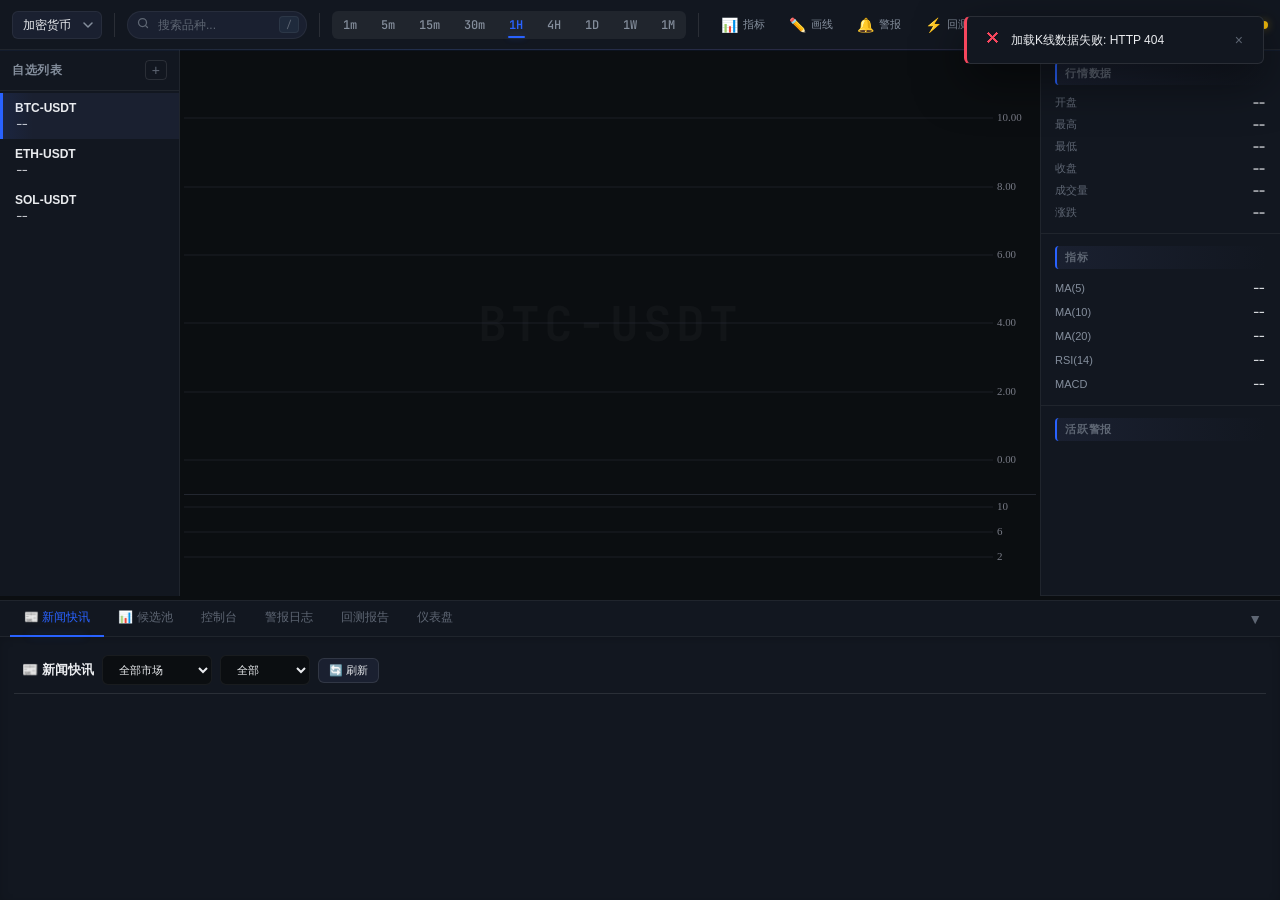
==== frontend/index.html @ b1ae6b21 "feat(phase-3a): 完整新闻管线 + 候选池 (后端 + 前端) 按 PRD F4-F6 / TDD §6.3-6.4 实现 Phase 3A 全部功能。  ## 后端  ### data" ====
<!DOCTYPE html>
<html lang="zh-CN">
<head>
  <meta charset="UTF-8">
  <meta name="viewport" content="width=device-width, initial-scale=1.0">
  <meta http-equiv="Cache-Control" content="no-cache, no-store, must-revalidate">
  <meta http-equiv="Pragma" content="no-cache">
  <meta http-equiv="Expires" content="0">
  <title>OpenChart Pro</title>

  <!-- 等宽字体 -->
  <link rel="preconnect" href="https://fonts.googleapis.com">
  <link rel="preconnect" href="https://fonts.gstatic.com" crossorigin>
  <link href="https://fonts.googleapis.com/css2?family=JetBrains+Mono:wght@400;500;600;700&display=swap" rel="stylesheet">

  <!-- CSS -->
  <link rel="stylesheet" href="css/app.css?v=35">

  <!-- KLineChart (本地) -->
  <script src="lib/klinecharts.min.js"></script>
  <!-- Chart.js (本地) -->
  <script src="lib/chart.umd.min.js"></script>
</head>
<body>

<div id="app">

  <!-- ============================================================
       工具栏 (50px)
       ============================================================ -->
  <div id="toolbar">
    <!-- 市场下拉 -->
    <select id="market-select" class="market-select">
      <option value="crypto">加密货币</option>
      <option value="us">美股</option>
      <option value="hk">港股</option>
      <option value="cn">A股</option>
    </select>

    <div class="toolbar-divider"></div>

    <!-- 搜索框 -->
    <div class="toolbar-search">
      <span class="search-icon"><svg width="12" height="12" viewBox="0 0 24 24" fill="none" stroke="currentColor" stroke-width="2.5" stroke-linecap="round" stroke-linejoin="round"><circle cx="11" cy="11" r="8"/><line x1="21" y1="21" x2="16.65" y2="16.65"/></svg></span>
      <input id="toolbar-search-input" type="text" placeholder="搜索品种..." readonly>
      <span class="search-shortcut">/</span>
    </div>

    <div class="toolbar-divider"></div>

    <!-- 时间周期按钮 -->
    <div class="toolbar-group interval-group">
      <button class="interval-btn" data-interval="1m">1m</button>
      <button class="interval-btn" data-interval="5m">5m</button>
      <button class="interval-btn" data-interval="15m">15m</button>
      <button class="interval-btn" data-interval="30m">30m</button>
      <button class="interval-btn active" data-interval="1H">1H</button>
      <button class="interval-btn" data-interval="4H">4H</button>
      <button class="interval-btn" data-interval="1D">1D</button>
      <button class="interval-btn" data-interval="1W">1W</button>
      <button class="interval-btn" data-interval="1M">1M</button>
    </div>

    <div class="toolbar-divider"></div>

    <!-- 功能按钮 -->
    <div class="toolbar-group">
      <button id="btn-indicators" class="toolbar-btn" title="指标 (Alt+I)">
        <span>📊</span><span class="btn-label">指标</span>
      </button>
      <button id="btn-drawing" class="toolbar-btn" title="画线工具">
        <span>✏️</span><span class="btn-label">画线</span>
      </button>
      <button id="btn-alerts" class="toolbar-btn" title="警报 (Alt+A)">
        <span>🔔</span><span class="btn-label">警报</span>
      </button>
      <button id="btn-backtest" class="toolbar-btn" title="回测">
        <span>⚡</span><span class="btn-label">回测</span>
      </button>
      <button id="btn-dashboard" class="toolbar-btn" title="仪表盘 (Alt+D)">
        <span>📋</span><span class="btn-label">仪表盘</span>
      </button>
      <button id="btn-settings" class="toolbar-btn" title="设置">
        <span>⚙️</span><span class="btn-label">设置</span>
      </button>
    </div>

    <!-- WebSocket 状态灯 -->
    <div id="ws-status" class="ws-status disconnected" title="已断开"></div>
  </div>

  <!-- ============================================================
       主内容区 (flex)
       ============================================================ -->
  <div id="main-content">

    <!-- 左侧：自选列表 (180px) -->
    <div id="watchlist-panel">
      <div class="watchlist-header">
        <span>自选列表</span>
        <button class="add-btn" title="添加品种">+</button>
      </div>
      <div class="watchlist-items">
        <!-- 由 watchlist.js 动态渲染 -->
      </div>
    </div>

    <!-- 左侧分隔线 -->
    <div id="resize-left" class="resize-handle-v"></div>

    <!-- 中间：图表区 (flex-grow) -->
    <div id="chart-area">
      <div id="chart-container">
        <div id="chart-watermark" class="chart-watermark">BTC-USDT</div>
        <div id="chart-loading" class="chart-loading">
          <div class="chart-spinner"></div>
          <span>加载中...</span>
        </div>
      </div>
    </div>

    <!-- 右侧分隔线 -->
    <div id="resize-right" class="resize-handle-v"></div>

    <!-- 右侧：信息面板 (240px) -->
    <div id="info-panel">
      <!-- OHLCV -->
      <div class="info-section">
        <div class="info-section-title">行情数据</div>
        <div class="info-ohlcv">
          <span class="label">开盘</span><span class="value" id="info-open">--</span>
          <span class="label">最高</span><span class="value" id="info-high">--</span>
          <span class="label">最低</span><span class="value" id="info-low">--</span>
          <span class="label">收盘</span><span class="value" id="info-close">--</span>
          <span class="label">成交量</span><span class="value" id="info-volume">--</span>
          <span class="label">涨跌</span><span class="value" id="info-change">--</span>
        </div>
      </div>
      <!-- 指标值 -->
      <div class="info-section">
        <div class="info-section-title">指标</div>
        <div class="info-indicators" id="info-indicators">
          <div class="info-indicator-row">
            <span class="ind-name">MA(5)</span>
            <span class="ind-value">--</span>
          </div>
          <div class="info-indicator-row">
            <span class="ind-name">MA(10)</span>
            <span class="ind-value">--</span>
          </div>
          <div class="info-indicator-row">
            <span class="ind-name">MA(20)</span>
            <span class="ind-value">--</span>
          </div>
          <div class="info-indicator-row">
            <span class="ind-name">RSI(14)</span>
            <span class="ind-value">--</span>
          </div>
          <div class="info-indicator-row">
            <span class="ind-name">MACD</span>
            <span class="ind-value">--</span>
          </div>
        </div>
      </div>
      <!-- 警报列表 -->
      <div class="info-section" style="flex:1;overflow:hidden;">
        <div class="info-section-title">活跃警报</div>
        <div class="info-alerts">
          <!-- 由 alerts.js 动态渲染 -->
        </div>
      </div>
    </div>

  </div><!-- /main-content -->

  <!-- 底部分隔线 -->
  <div id="resize-bottom" class="resize-handle-h"></div>

  <!-- ============================================================
       底部面板 (可收起, 默认300px)
       ============================================================ -->
  <div id="bottom-panel">
    <div class="bottom-tabs">
      <button class="bottom-tab active" data-tab="news">📰 新闻快讯</button>
      <button class="bottom-tab" data-tab="watchpool">📊 候选池</button>
      <button class="bottom-tab" data-tab="console">控制台</button>
      <button class="bottom-tab" data-tab="alert-log">警报日志</button>
      <button class="bottom-tab" data-tab="backtest">回测报告</button>
      <!-- Phase 4/5 新面板将在对应模块实装时启用：
           data-tab="signals"    策略信号
           data-tab="portfolio"  持仓管理 -->
      <button class="bottom-tab" data-tab="dashboard">仪表盘</button>
      <button id="bottom-toggle" class="toggle-btn" title="收起/展开">▼</button>
    </div>
    <div class="bottom-content">
      <!-- 新闻快讯（默认面板） -->
      <div class="bottom-pane active" data-pane="news"></div>
      <!-- 候选池（仅股票市场显示） -->
      <div class="bottom-pane" data-pane="watchpool"></div>
      <!-- 控制台 -->
      <div class="bottom-pane" data-pane="console">
        <div class="console-output"></div>
      </div>
      <!-- 警报日志 -->
      <div class="bottom-pane" data-pane="alert-log">
        <div class="alert-log-content">
          <div style="color:var(--text-tertiary);padding:20px;text-align:center;">暂无警报记录</div>
        </div>
      </div>
      <!-- 回测报告 -->
      <div class="bottom-pane" data-pane="backtest">
        <div style="margin-bottom:12px;">
          <div class="backtest-config">
            <div class="form-group">
              <label class="form-label">起始日期</label>
              <input id="bt-start" type="date" class="input" value="2024-01-01">
            </div>
            <div class="form-group">
              <label class="form-label">结束日期</label>
              <input id="bt-end" type="date" class="input" value="2025-01-01">
            </div>
            <div class="form-group">
              <label class="form-label">初始资金</label>
              <input id="bt-capital" type="number" class="input" value="100000">
            </div>
            <div class="form-group">
              <label class="form-label">手续费率</label>
              <input id="bt-commission" type="number" class="input" value="0.001" step="0.0001">
            </div>
            <div class="form-group">
              <label class="form-label">滑点</label>
              <input id="bt-slippage" type="number" class="input" value="0.0005" step="0.0001">
            </div>
            <div class="form-group">
              <label class="form-label">策略</label>
              <select id="bt-strategy" class="select">
                <option value="custom">自定义公式</option>
                <option value="ma_cross">双均线交叉</option>
                <option value="rsi">RSI超买超卖</option>
                <option value="boll">布林带突破</option>
              </select>
            </div>
          </div>
          <div class="backtest-actions">
            <button id="bt-run" class="btn btn-primary">▶ 开始回测</button>
            <button id="bt-stop" class="btn btn-danger">■ 停止</button>
            <button id="bt-export" class="btn">📥 导出报告</button>
            <span id="bt-progress-text" style="font-size:11px;color:var(--text-tertiary);margin-left:8px;"></span>
          </div>
          <div style="height:3px;background:var(--bg-tertiary);border-radius:2px;overflow:hidden;margin-bottom:12px;">
            <div id="bt-progress-bar" style="height:100%;width:0%;background:var(--color-accent);transition:width 0.3s;"></div>
          </div>
        </div>
        <div class="backtest-report">
          <div style="color:var(--text-tertiary);padding:20px;text-align:center;">点击"开始回测"运行策略回测</div>
        </div>
      </div>
      <!-- 仪表盘 -->
      <div class="bottom-pane" data-pane="dashboard">
        <div class="dashboard-grid">
          <!-- 由 dashboard.js 动态渲染 -->
        </div>
      </div>
    </div>
  </div><!-- /bottom-panel -->

</div><!-- /app -->

<!-- ============================================================
     画线工具下拉菜单
     ============================================================ -->
<div id="drawing-dropdown" class="drawing-dropdown">
  <div class="dd-group-title">趋势线</div>
  <div class="dd-item" data-tool="straightLine"><span class="dd-icon">─</span>直线</div>
  <div class="dd-item" data-tool="rayLine"><span class="dd-icon">→</span>射线</div>
  <div class="dd-item" data-tool="segment"><span class="dd-icon">—</span>线段</div>
  <div class="dd-item" data-tool="horizontalStraightLine"><span class="dd-icon">━</span>水平线</div>
  <div class="dd-item" data-tool="verticalStraightLine"><span class="dd-icon">│</span>垂直线</div>
  <div class="dd-item" data-tool="priceLine"><span class="dd-icon">$</span>价格线</div>
  <div class="dd-divider"></div>
  <div class="dd-group-title">斐波那契</div>
  <div class="dd-item" data-tool="fibonacciLine"><span class="dd-icon">F</span>斐波那契回撤</div>
  <div class="dd-item" data-tool="fibonacciSegment"><span class="dd-icon">Fs</span>斐波那契线段</div>
  <div class="dd-divider"></div>
  <div class="dd-group-title">形状</div>
  <div class="dd-item" data-tool="rect"><span class="dd-icon">□</span>矩形</div>
  <div class="dd-item" data-tool="parallelogram"><span class="dd-icon">▱</span>平行四边形</div>
  <div class="dd-item" data-tool="circle"><span class="dd-icon">○</span>圆形</div>
  <div class="dd-divider"></div>
  <div class="dd-group-title">标注</div>
  <div class="dd-item" data-tool="simpleAnnotation"><span class="dd-icon">T</span>文字标注</div>
  <div class="dd-item" data-tool="simpleTag"><span class="dd-icon">🏷</span>标签</div>
  <div class="dd-divider"></div>
  <div class="dd-group-title">操作</div>
  <div class="dd-item" data-tool="clear-all"><span class="dd-icon">🗑</span>清除所有画线</div>
</div>

<!-- ============================================================
     右键菜单
     ============================================================ -->
<div id="context-menu" class="context-menu">
  <div class="context-menu-item" onclick="Indicators.open()">添加指标 <span class="cm-shortcut">Alt+I</span></div>
  <div class="context-menu-item" onclick="toggleDrawingPanel()">画线工具</div>
  <div class="context-menu-item" onclick="Alerts.open()">设置警报 <span class="cm-shortcut">Alt+A</span></div>
  <div class="context-menu-divider"></div>
  <div class="context-menu-item" onclick="if(chart)chart.removeOverlay()">清除画线</div>
  <div class="context-menu-item" onclick="if(chart)chart.setStyles({grid:{horizontal:{show:!chart.getStyles().grid.horizontal.show},vertical:{show:!chart.getStyles().grid.vertical.show}}})">切换网格</div>
  <div class="context-menu-divider"></div>
  <div class="context-menu-item" onclick="toggleFullscreen()">全屏模式 <span class="cm-shortcut">F11</span></div>
</div>

<!-- ============================================================
     Toast 通知容器
     ============================================================ -->
<div id="toast-container"></div>

<!-- ============================================================
     模态框：搜索品种
     ============================================================ -->
<div id="search-modal" class="modal-overlay search-modal">
  <div class="modal">
    <div class="search-input-wrap">
      <input class="search-input" type="text" placeholder="搜索品种代码或名称..." autofocus>
    </div>
    <div class="search-hot">
      <div class="search-hot-title">热门品种</div>
      <div class="search-hot-items">
        <span class="search-hot-item" data-symbol="BTC-USDT">BTC-USDT</span>
        <span class="search-hot-item" data-symbol="ETH-USDT">ETH-USDT</span>
        <span class="search-hot-item" data-symbol="AAPL">AAPL</span>
        <span class="search-hot-item" data-symbol="TSLA">TSLA</span>
        <span class="search-hot-item" data-symbol="0700.HK">0700.HK</span>
        <span class="search-hot-item" data-symbol="600519">600519</span>
      </div>
    </div>
    <div class="search-results"></div>
  </div>
</div>

<!-- ============================================================
     模态框：设置
     ============================================================ -->
<div id="settings-modal" class="modal-overlay settings-modal">
  <div class="modal" style="max-width:640px;">
    <div class="modal-header">
      <span class="modal-title">设置</span>
      <button class="modal-close">&times;</button>
    </div>
    <div class="modal-body">

      <!-- 通用设置 -->
      <div class="settings-group">
        <div class="settings-group-title">通用设置</div>
        <div class="settings-row">
          <span class="setting-label">时区</span>
          <div class="setting-control">
            <select id="setting-timezone" class="select" style="width:200px;">
              <option value="Asia/Shanghai">亚洲/上海 (UTC+8)</option>
              <option value="Asia/Tokyo">亚洲/东京 (UTC+9)</option>
              <option value="Asia/Hong_Kong">亚洲/香港 (UTC+8)</option>
              <option value="America/New_York">美东 (UTC-5)</option>
              <option value="America/Chicago">美中 (UTC-6)</option>
              <option value="Europe/London">伦敦 (UTC+0)</option>
              <option value="UTC">UTC</option>
            </select>
          </div>
        </div>
      </div>

      <!-- 图表样式 -->
      <div class="settings-group">
        <div class="settings-group-title">图表样式</div>
        <div class="settings-row">
          <span class="setting-label">涨色</span>
          <div class="setting-control">
            <input id="setting-upColor" type="color" value="#00C853" style="width:40px;height:30px;border:none;cursor:pointer;">
          </div>
        </div>
        <div class="settings-row">
          <span class="setting-label">跌色</span>
          <div class="setting-control">
            <input id="setting-downColor" type="color" value="#FF1744" style="width:40px;height:30px;border:none;cursor:pointer;">
          </div>
        </div>
        <div class="settings-row">
          <span class="setting-label">K线类型</span>
          <div class="setting-control">
            <select id="setting-candleType" class="select" style="width:160px;">
              <option value="candle_solid">实体K线</option>
              <option value="candle_stroke">空心K线</option>
              <option value="candle_up_stroke">涨空心</option>
              <option value="candle_down_stroke">跌空心</option>
              <option value="ohlc">OHLC柱</option>
              <option value="area">面积图</option>
            </select>
          </div>
        </div>
        <div class="settings-row">
          <span class="setting-label">显示网格</span>
          <div class="setting-control">
            <label class="toggle-switch">
              <input type="checkbox" id="setting-showGrid" checked>
              <span class="slider"></span>
            </label>
          </div>
        </div>
      </div>

      <!-- 数据源 -->
      <div class="settings-group">
        <div class="settings-group-title">数据源</div>
        <div class="settings-row">
          <span class="setting-label">交易所</span>
          <div class="setting-control">
            <select id="setting-exchange" class="select" style="width:200px;">
              <option value="binance">Binance</option>
              <option value="okx">OKX</option>
              <option value="bybit">Bybit</option>
              <option value="coinbase">Coinbase</option>
            </select>
          </div>
        </div>
      </div>

      <!-- AI/LLM 配置 -->
      <div class="settings-group">
        <div class="settings-group-title">AI / LLM 配置</div>
        <div class="settings-row">
          <span class="setting-label">模型提供商</span>
          <div class="setting-control">
            <select id="setting-llmProvider" class="select" style="width:200px;">
              <option value="openai">OpenAI</option>
              <option value="anthropic">Anthropic</option>
              <option value="deepseek">DeepSeek</option>
              <option value="ollama">Ollama (本地)</option>
            </select>
          </div>
        </div>
        <div class="settings-row" id="row-llmApiKey">
          <span class="setting-label">API Key</span>
          <div class="setting-control">
            <input id="setting-llmApiKey" type="password" class="input" style="width:240px;" placeholder="sk-...">
          </div>
        </div>
        <div class="settings-row" id="row-llmModel">
          <span class="setting-label">模型</span>
          <div class="setting-control">
            <input id="setting-llmModel" type="text" class="input" style="width:200px;" value="deepseek-chat" placeholder="deepseek-chat">
          </div>
        </div>
        <div class="settings-row" id="row-llmBaseUrl">
          <span class="setting-label">Base URL</span>
          <div class="setting-control">
            <input id="setting-llmBaseUrl" type="text" class="input" style="width:240px;" value="https://api.deepseek.com/v1" placeholder="https://api.deepseek.com/v1">
          </div>
        </div>
        <div class="settings-row" id="row-ollamaModel" style="display:none;">
          <span class="setting-label">Ollama 模型</span>
          <div class="setting-control">
            <input id="setting-ollamaModel" type="text" class="input" style="width:200px;" placeholder="llama3">
          </div>
        </div>
        <div class="settings-row" id="row-ollamaBaseUrl" style="display:none;">
          <span class="setting-label">Ollama 地址</span>
          <div class="setting-control">
            <input id="setting-ollamaBaseUrl" type="text" class="input" style="width:240px;" placeholder="http://localhost:11434">
          </div>
        </div>
      </div>

      <!-- 第三方 API Key -->
      <div class="settings-group">
        <div class="settings-group-title">第三方 API Key</div>
        <div class="settings-row">
          <span class="setting-label">交易所 API Key</span>
          <div class="setting-control">
            <input id="setting-exchangeApiKey" type="password" class="input" style="width:240px;" placeholder="API Key">
          </div>
        </div>
        <div class="settings-row">
          <span class="setting-label">交易所 Secret</span>
          <div class="setting-control">
            <input id="setting-exchangeApiSecret" type="password" class="input" style="width:240px;" placeholder="API Secret">
          </div>
        </div>
        <div class="settings-row">
          <span class="setting-label">新闻 API Key</span>
          <div class="setting-control">
            <input id="setting-newsApiKey" type="password" class="input" style="width:240px;" placeholder="News API Key">
          </div>
        </div>
      </div>

      <!-- 通知设置 -->
      <div class="settings-group">
        <div class="settings-group-title">通知设置</div>
        <div class="settings-row">
          <span class="setting-label">浏览器通知</span>
          <div class="setting-control">
            <label class="toggle-switch">
              <input type="checkbox" id="setting-notifyBrowser" checked>
              <span class="slider"></span>
            </label>
          </div>
        </div>
        <div class="settings-row">
          <span class="setting-label">声音提醒</span>
          <div class="setting-control">
            <label class="toggle-switch">
              <input type="checkbox" id="setting-notifySound" checked>
              <span class="slider"></span>
            </label>
          </div>
        </div>
        <div class="settings-row">
          <span class="setting-label">Webhook URL</span>
          <div class="setting-control">
            <input id="setting-webhookUrl" type="text" class="input" style="width:240px;" placeholder="https://...">
          </div>
        </div>
      </div>

      <!-- 回测默认参数 -->
      <div class="settings-group">
        <div class="settings-group-title">回测默认参数</div>
        <div class="settings-row">
          <span class="setting-label">初始资金</span>
          <div class="setting-control">
            <input id="setting-btInitialCapital" type="number" class="input" style="width:140px;" value="100000">
          </div>
        </div>
        <div class="settings-row">
          <span class="setting-label">手续费率</span>
          <div class="setting-control">
            <input id="setting-btCommission" type="number" class="input" style="width:140px;" value="0.001" step="0.0001">
          </div>
        </div>
        <div class="settings-row">
          <span class="setting-label">滑点</span>
          <div class="setting-control">
            <input id="setting-btSlippage" type="number" class="input" style="width:140px;" value="0.0005" step="0.0001">
          </div>
        </div>
      </div>

    </div>
    <div class="modal-footer">
      <button id="settings-reset" class="btn">恢复默认</button>
      <button id="settings-save" class="btn btn-primary">保存设置</button>
    </div>
  </div>
</div>

<!-- ============================================================
     模态框：创建警报
     ============================================================ -->
<div id="alert-modal" class="modal-overlay alert-modal">
  <div class="modal" style="max-width:500px;">
    <div class="modal-header">
      <span class="modal-title">创建警报</span>
      <button class="modal-close">&times;</button>
    </div>
    <div class="modal-body">
      <div class="alert-form">
        <div class="form-group">
          <label class="form-label">品种</label>
          <input id="alert-symbol" type="text" class="input" placeholder="BTC-USDT">
        </div>
        <div class="form-row">
          <div class="form-group" style="flex:1;">
            <label class="form-label">条件</label>
            <select id="alert-condition" class="select">
              <option value="crossing">穿越</option>
              <option value="crossing_up">向上穿越</option>
              <option value="crossing_down">向下穿越</option>
              <option value="greater_than">大于</option>
              <option value="less_than">小于</option>
            </select>
          </div>
          <div class="form-group" style="flex:1;">
            <label class="form-label">价格</label>
            <input id="alert-price" type="number" class="input" step="any" placeholder="0.00">
          </div>
        </div>
        <div class="form-group">
          <label class="form-label">备注消息</label>
          <input id="alert-message" type="text" class="input" placeholder="可选: 警报触发时显示的消息">
        </div>
        <div class="settings-row">
          <span class="setting-label">重复触发</span>
          <label class="toggle-switch">
            <input type="checkbox" id="alert-repeat">
            <span class="slider"></span>
          </label>
        </div>
      </div>
    </div>
    <div class="modal-footer">
      <button class="btn" onclick="Alerts.close()">取消</button>
      <button id="alert-create-btn" class="btn btn-primary">创建警报</button>
    </div>
  </div>
</div>

<!-- ============================================================
     模态框：指标选择
     ============================================================ -->
<div id="indicator-modal" class="modal-overlay indicator-panel">
  <div class="modal" style="max-width:500px;">
    <div class="modal-header">
      <span class="modal-title">技术指标</span>
      <button class="modal-close">&times;</button>
    </div>
    <div class="modal-body">
      <div class="indicator-list">
        <!-- 由 indicators.js 动态渲染 -->
      </div>
    </div>
  </div>
</div>

<!-- ============================================================
     JavaScript 文件（按依赖顺序加载）
     ============================================================ -->
<script src="js/toast.js?v=p3a"></script>
<script src="js/websocket.js?v=p3a"></script>
<script src="js/chart.js?v=p3a"></script>
<script src="js/search.js?v=p3a"></script>
<script src="js/settings.js?v=p3a"></script>
<script src="js/indicators.js?v=p3a"></script>
<script src="js/alerts.js?v=p3a"></script>
<script src="js/backtest.js?v=p3a"></script>
<script src="js/dashboard.js?v=p3a"></script>
<script src="js/watchlist.js?v=p3a"></script>
<script src="js/news.js?v=p3a"></script>
<script src="js/watchpool.js?v=p3a"></script>
<script src="js/app.js?v=p3a"></script>
<!-- 以下 JS 模块将在 Phase 3A/4/5 开发时添加：
     js/news.js         新闻快讯
     js/watchpool.js    候选池
     js/signals.js      策略信号
     js/portfolio.js    持仓管理 -->


</body>
</html>
---- frontend/css/app.css ----
/* ============================================================
   OpenChart Pro - 专业暗色主题样式 v2.0
   参考 TradingView / Binance / OKX 设计语言
   ============================================================ */

/* ---- CSS 变量 ---- */
:root {
  /* 背景层次 — 蓝灰色体系 */
  --bg-primary: #0b0e11;
  --bg-secondary: #121720;
  --bg-tertiary: #1a2030;
  --bg-hover: #1f2a3c;
  --bg-active: #243044;

  /* 边框 — 细腻透明 */
  --border-primary: rgba(255,255,255,0.06);
  --border-secondary: rgba(255,255,255,0.1);
  --border-focus: rgba(41,98,255,0.5);

  /* 文字层次 */
  --text-primary: #eaecef;
  --text-secondary: #848e9c;
  --text-tertiary: #5e6673;

  /* 涨跌色 — 鲜艳 */
  --color-up: #0ecb81;
  --color-up-bg: rgba(14,203,129,0.12);
  --color-down: #f6465d;
  --color-down-bg: rgba(246,70,93,0.12);

  /* 强调色 — 品牌蓝 */
  --color-accent: #2962ff;
  --color-accent-hover: #1e53e4;
  --color-accent-glow: rgba(41,98,255,0.25);
  --color-accent2: #60a5fa;
  --color-warning: #f0b90b;
  --color-purple: #7c4dff;
  --color-purple-hover: #6a3de8;

  /* 图表 */
  --chart-bg: #0b0e11;
  --chart-grid: rgba(255,255,255,0.04);
  --chart-crosshair: #4b5563;
  --chart-text: #848e9c;

  /* 布局 */
  --toolbar-height: 50px;
  --watchlist-width: 180px;
  --info-panel-width: 240px;
  --bottom-panel-height: 300px;
  --border-radius: 6px;
  --border-radius-sm: 4px;
  --border-radius-lg: 10px;
  --transition-fast: 0.15s ease;
  --transition-normal: 0.25s ease;
  --z-modal: 1000;
  --z-toast: 1100;
  --z-context-menu: 900;

  /* 字体 */
  --font-mono: 'JetBrains Mono', 'Cascadia Code', 'Fira Code', 'Consolas', 'Monaco', monospace;
  --font-ui: -apple-system, BlinkMacSystemFont, 'Segoe UI', 'PingFang SC', 'Microsoft YaHei', sans-serif;

  /* 阴影 */
  --shadow-sm: 0 2px 8px rgba(0,0,0,0.2);
  --shadow-md: 0 8px 24px rgba(0,0,0,0.35);
  --shadow-lg: 0 16px 48px rgba(0,0,0,0.5);
  --shadow-glow: 0 0 20px rgba(41,98,255,0.15);
}

/* ---- 全局重置 ---- */
*, *::before, *::after { box-sizing: border-box; margin: 0; padding: 0; }

html, body {
  height: 100%;
  font-family: var(--font-ui);
  font-size: 13px;
  color: var(--text-primary);
  background: var(--bg-primary);
  overflow: hidden;
  user-select: none;
  -webkit-font-smoothing: antialiased;
  -moz-osx-font-smoothing: grayscale;
}

a { color: var(--color-accent); text-decoration: none; }
a:hover { text-decoration: underline; }

/* ---- 滚动条美化 ---- */
::-webkit-scrollbar { width: 6px; height: 6px; }
::-webkit-scrollbar-track { background: transparent; }
::-webkit-scrollbar-thumb { background: rgba(255,255,255,0.12); border-radius: 3px; }
::-webkit-scrollbar-thumb:hover { background: rgba(255,255,255,0.22); }
::-webkit-scrollbar-corner { background: transparent; }

/* ---- 主布局 ---- */
#app {
  display: flex;
  flex-direction: column;
  height: 100vh;
  width: 100vw;
}

/* ============================================================
   工具栏
   ============================================================ */
#toolbar {
  height: var(--toolbar-height);
  min-height: var(--toolbar-height);
  display: flex;
  align-items: center;
  gap: 6px;
  padding: 0 12px;
  background: var(--bg-secondary);
  border-bottom: 1px solid var(--border-primary);
  box-shadow: 0 1px 0 rgba(41,98,255,0.06);
  z-index: 10;
  position: relative;
}

/* 底部微光效果 */
#toolbar::after {
  content: '';
  position: absolute;
  bottom: -1px;
  left: 0;
  right: 0;
  height: 1px;
  background: linear-gradient(90deg, transparent, rgba(41,98,255,0.15), rgba(124,77,255,0.1), transparent);
  pointer-events: none;
}

#toolbar .toolbar-group {
  display: flex;
  align-items: center;
  gap: 4px;
}

#toolbar .toolbar-divider {
  width: 1px;
  height: 24px;
  background: var(--border-secondary);
  margin: 0 6px;
}

/* 市场下拉菜单 */
.market-select {
  background: var(--bg-tertiary);
  color: var(--text-primary);
  border: 1px solid var(--border-primary);
  border-radius: var(--border-radius);
  padding: 6px 28px 6px 10px;
  font-size: 12px;
  font-weight: 500;
  cursor: pointer;
  outline: none;
  min-width: 90px;
  transition: all var(--transition-fast);
  appearance: none;
  -webkit-appearance: none;
  background-image: url("data:image/svg+xml,%3Csvg xmlns='http://www.w3.org/2000/svg' width='10' height='6' viewBox='0 0 10 6'%3E%3Cpath d='M1 1l4 4 4-4' stroke='%23848e9c' fill='none' stroke-width='1.5' stroke-linecap='round' stroke-linejoin='round'/%3E%3C/svg%3E");
  background-repeat: no-repeat;
  background-position: right 8px center;
}
.market-select:hover { border-color: var(--border-secondary); background-color: var(--bg-hover); }
.market-select:focus { border-color: var(--color-accent); box-shadow: 0 0 0 2px var(--color-accent-glow); }
.market-select option { background: var(--bg-secondary); color: var(--text-primary); }

/* 搜索框 */
.toolbar-search {
  position: relative;
  display: flex;
  align-items: center;
}
.toolbar-search input {
  background: var(--bg-tertiary);
  color: var(--text-primary);
  border: 1px solid var(--border-primary);
  border-radius: 20px;
  padding: 6px 40px 6px 30px;
  font-size: 12px;
  width: 180px;
  outline: none;
  transition: all var(--transition-normal);
}
.toolbar-search input::placeholder { color: var(--text-tertiary); }
.toolbar-search input:focus {
  border-color: var(--color-accent);
  box-shadow: 0 0 0 2px var(--color-accent-glow);
  width: 220px;
  background: var(--bg-hover);
}
.toolbar-search .search-icon {
  position: absolute;
  left: 10px;
  color: var(--text-tertiary);
  font-size: 12px;
  pointer-events: none;
}
.toolbar-search .search-shortcut {
  position: absolute;
  right: 8px;
  color: var(--text-tertiary);
  font-size: 10px;
  background: var(--bg-hover);
  padding: 1px 6px;
  border-radius: 4px;
  pointer-events: none;
  border: 1px solid var(--border-primary);
  font-family: var(--font-mono);
}

/* 时间周期按钮组 */
.interval-group {
  display: flex;
  gap: 1px;
  background: var(--border-primary);
  border-radius: var(--border-radius);
  padding: 1px;
}
.interval-btn {
  background: transparent;
  color: var(--text-secondary);
  border: none;
  border-radius: var(--border-radius-sm);
  padding: 5px 10px;
  font-size: 12px;
  cursor: pointer;
  transition: all var(--transition-fast);
  font-weight: 500;
  position: relative;
  font-family: var(--font-mono);
}
.interval-btn:hover { background: var(--bg-hover); color: var(--text-primary); }
.interval-btn.active {
  background: transparent;
  color: var(--color-accent);
  font-weight: 600;
}
/* 选中状态底部蓝色指示线 */
.interval-btn.active::after {
  content: '';
  position: absolute;
  bottom: 0;
  left: 25%;
  right: 25%;
  height: 2px;
  background: var(--color-accent);
  border-radius: 1px;
  box-shadow: 0 0 6px var(--color-accent-glow);
}

/* 工具栏图标按钮 */
.toolbar-btn {
  background: transparent;
  color: var(--text-secondary);
  border: none;
  border-radius: var(--border-radius);
  padding: 6px 10px;
  font-size: 14px;
  cursor: pointer;
  display: flex;
  align-items: center;
  gap: 5px;
  transition: all var(--transition-fast);
  position: relative;
  white-space: nowrap;
}
.toolbar-btn:hover {
  background: var(--bg-hover);
  color: var(--text-primary);
  transform: translateY(-1px);
}
.toolbar-btn.active { color: var(--color-accent); }
.toolbar-btn .btn-label { font-size: 11px; font-weight: 500; }

/* 工具栏按钮 tooltip */
.toolbar-btn[title]:hover::before {
  content: attr(title);
  position: absolute;
  top: calc(100% + 6px);
  left: 50%;
  transform: translateX(-50%);
  background: var(--bg-active);
  color: var(--text-primary);
  padding: 4px 8px;
  border-radius: var(--border-radius-sm);
  font-size: 11px;
  white-space: nowrap;
  pointer-events: none;
  z-index: 100;
  box-shadow: var(--shadow-sm);
  border: 1px solid var(--border-secondary);
}
.toolbar-btn[title]:hover::after {
  content: '';
  position: absolute;
  top: calc(100% + 2px);
  left: 50%;
  transform: translateX(-50%);
  border: 4px solid transparent;
  border-bottom-color: var(--bg-active);
  pointer-events: none;
  z-index: 100;
}

/* WebSocket 状态灯 */
.ws-status {
  width: 8px;
  height: 8px;
  border-radius: 50%;
  background: var(--color-down);
  margin-left: auto;
  flex-shrink: 0;
  transition: background var(--transition-normal);
  box-shadow: 0 0 6px currentColor;
}
.ws-status.connected { background: var(--color-up); box-shadow: 0 0 8px rgba(14,203,129,0.4); }
.ws-status.connecting { background: var(--color-warning); animation: pulse 1s infinite; box-shadow: 0 0 8px rgba(240,185,11,0.4); }
.ws-status.disconnected { background: var(--color-down); box-shadow: 0 0 8px rgba(246,70,93,0.3); }

@keyframes pulse {
  0%, 100% { opacity: 1; }
  50% { opacity: 0.4; }
}

/* ============================================================
   主内容区
   ============================================================ */
#main-content {
  flex: 1;
  display: flex;
  overflow: hidden;
  position: relative;
}

/* ---- 左侧自选列表 ---- */
#watchlist-panel {
  width: var(--watchlist-width);
  min-width: var(--watchlist-width);
  background: var(--bg-secondary);
  border-right: 1px solid var(--border-primary);
  display: flex;
  flex-direction: column;
  overflow: hidden;
}

.watchlist-header {
  padding: 10px 12px;
  display: flex;
  align-items: center;
  justify-content: space-between;
  border-bottom: 1px solid var(--border-primary);
  font-size: 12px;
  font-weight: 600;
  color: var(--text-secondary);
  text-transform: uppercase;
  letter-spacing: 0.5px;
}

.watchlist-header .add-btn {
  background: none;
  border: 1px solid var(--border-secondary);
  color: var(--text-tertiary);
  cursor: pointer;
  font-size: 14px;
  padding: 2px 6px;
  border-radius: var(--border-radius-sm);
  transition: all var(--transition-fast);
  line-height: 1;
}
.watchlist-header .add-btn:hover { color: var(--color-accent); border-color: var(--color-accent); background: var(--color-accent-glow); }

.watchlist-items {
  flex: 1;
  overflow-y: auto;
  padding: 2px 0;
}

.watchlist-item {
  display: flex;
  align-items: center;
  justify-content: space-between;
  padding: 8px 12px;
  cursor: pointer;
  transition: all var(--transition-fast);
  font-size: 12px;
  border-left: 3px solid transparent;
  position: relative;
}
.watchlist-item:hover { background: var(--bg-hover); }
.watchlist-item.active {
  background: var(--bg-tertiary);
  border-left-color: var(--color-accent);
}
/* 选中项微光 */
.watchlist-item.active::before {
  content: '';
  position: absolute;
  left: 0;
  top: 0;
  bottom: 0;
  width: 30px;
  background: linear-gradient(90deg, rgba(41,98,255,0.08), transparent);
  pointer-events: none;
}

.watchlist-item .symbol-name {
  font-weight: 600;
  color: var(--text-primary);
  font-size: 12px;
}
.watchlist-item .symbol-price {
  font-family: var(--font-mono);
  font-size: 11px;
}
.watchlist-item .symbol-price.up { color: var(--color-up); }
.watchlist-item .symbol-price.down { color: var(--color-down); }
.watchlist-item .symbol-change {
  font-size: 10px;
  font-family: var(--font-mono);
  padding: 1px 5px;
  border-radius: 10px;
  font-weight: 500;
}
.watchlist-item .symbol-change.up { color: var(--color-up); background: var(--color-up-bg); }
.watchlist-item .symbol-change.down { color: var(--color-down); background: var(--color-down-bg); }

.watchlist-item .remove-btn {
  display: none;
  background: none;
  border: none;
  color: var(--text-tertiary);
  cursor: pointer;
  font-size: 11px;
  padding: 2px 4px;
  border-radius: 3px;
  transition: all var(--transition-fast);
}
.watchlist-item:hover .remove-btn { display: block; }
.watchlist-item .remove-btn:hover { color: var(--color-down); background: var(--color-down-bg); }

/* ---- 分隔线（可拖拽） ---- */
.resize-handle-v {
  width: 4px;
  cursor: col-resize;
  background: transparent;
  transition: background var(--transition-fast);
  flex-shrink: 0;
  position: relative;
}
.resize-handle-v:hover,
.resize-handle-v.active { background: var(--color-accent); box-shadow: 0 0 8px var(--color-accent-glow); }

.resize-handle-h {
  height: 4px;
  cursor: row-resize;
  background: transparent;
  transition: background var(--transition-fast);
  flex-shrink: 0;
}
.resize-handle-h:hover,
.resize-handle-h.active { background: var(--color-accent); box-shadow: 0 0 8px var(--color-accent-glow); }

/* ---- 中间图表区 ---- */
#chart-area {
  flex: 1;
  display: flex;
  flex-direction: column;
  overflow: hidden;
  position: relative;
  min-width: 0;
}

#chart-container {
  flex: 1;
  background: var(--chart-bg);
  position: relative;
  min-height: 200px;
}

.chart-watermark {
  position: absolute;
  top: 50%;
  left: 50%;
  transform: translate(-50%, -50%);
  font-size: 48px;
  font-weight: 700;
  color: rgba(255,255,255,0.03);
  pointer-events: none;
  z-index: 0;
  font-family: var(--font-mono);
  letter-spacing: 4px;
}

.chart-loading {
  position: absolute;
  top: 50%;
  left: 50%;
  transform: translate(-50%, -50%);
  color: var(--text-secondary);
  font-size: 13px;
  display: none;
}
.chart-loading.show { display: flex; align-items: center; gap: 10px; }

.chart-spinner {
  width: 20px;
  height: 20px;
  border: 2px solid var(--border-secondary);
  border-top-color: var(--color-accent);
  border-radius: 50%;
  animation: spin 0.8s linear infinite;
}

@keyframes spin {
  to { transform: rotate(360deg); }
}

/* ---- 右侧信息面板 ---- */
#info-panel {
  width: var(--info-panel-width);
  min-width: var(--info-panel-width);
  background: var(--bg-secondary);
  border-left: 1px solid var(--border-primary);
  display: flex;
  flex-direction: column;
  overflow: hidden;
}

.info-section {
  padding: 12px 14px;
  border-bottom: 1px solid var(--border-primary);
}

.info-section-title {
  font-size: 11px;
  font-weight: 600;
  color: var(--text-tertiary);
  text-transform: uppercase;
  letter-spacing: 0.8px;
  margin-bottom: 10px;
  padding: 4px 8px;
  background: linear-gradient(90deg, var(--bg-tertiary), transparent);
  border-radius: var(--border-radius-sm);
  border-left: 2px solid var(--color-accent);
}

.info-ohlcv {
  display: grid;
  grid-template-columns: auto 1fr;
  gap: 6px 12px;
  font-size: 12px;
}
.info-ohlcv .label {
  color: var(--text-tertiary);
  font-size: 11px;
}
.info-ohlcv .value {
  text-align: right;
  font-family: var(--font-mono);
  color: var(--text-primary);
  font-weight: 500;
}

.info-indicators {
  display: flex;
  flex-direction: column;
  gap: 6px;
  font-size: 11px;
}
/* 指标紧凑网格 */
.ind-grid {
  display: flex;
  flex-direction: column;
  gap: 1px;
}
.ind-cell {
  display: flex;
  align-items: center;
  gap: 6px;
  padding: 3px 0;
}
.ind-dot {
  width: 5px;
  height: 5px;
  border-radius: 50%;
  flex-shrink: 0;
}
.ind-label {
  color: var(--text-secondary);
  font-size: 11px;
  min-width: 36px;
}
.ind-val {
  font-family: var(--font-mono);
  font-size: 12px;
  font-weight: 500;
  color: var(--text-primary);
  margin-left: auto;
}
/* 兼容旧样式 */
.info-indicator-row {
  display: flex;
  justify-content: space-between;
  align-items: center;
  padding: 2px 0;
}
.info-indicator-row .ind-name { color: var(--text-secondary); }
.info-indicator-row .ind-value { font-family: var(--font-mono); font-weight: 500; }

.info-alerts {
  flex: 1;
  overflow-y: auto;
}
.info-alert-item {
  display: flex;
  align-items: center;
  gap: 8px;
  padding: 6px 8px;
  font-size: 11px;
  color: var(--text-secondary);
  background: var(--bg-tertiary);
  border-radius: var(--border-radius-sm);
  margin-bottom: 4px;
  border: 1px solid var(--border-primary);
  transition: all var(--transition-fast);
}
.info-alert-item:hover {
  border-color: var(--border-secondary);
  background: var(--bg-hover);
}
.info-alert-dot {
  width: 6px;
  height: 6px;
  border-radius: 50%;
  background: var(--color-warning);
  flex-shrink: 0;
  box-shadow: 0 0 6px rgba(240,185,11,0.3);
}

/* ============================================================
   底部面板
   ============================================================ */
#bottom-panel {
  height: var(--bottom-panel-height);
  min-height: 36px;
  background: var(--bg-secondary);
  border-top: 1px solid var(--border-primary);
  display: flex;
  flex-direction: column;
  overflow: hidden;
  transition: height var(--transition-normal);
}

#bottom-panel.collapsed {
  height: 36px !important;
}

.bottom-tabs {
  display: flex;
  align-items: center;
  height: 36px;
  min-height: 36px;
  padding: 0 10px;
  border-bottom: 1px solid var(--border-primary);
  gap: 0;
  background: var(--bg-secondary);
}

.bottom-tab {
  background: none;
  border: none;
  color: var(--text-tertiary);
  font-size: 12px;
  padding: 9px 14px;
  cursor: pointer;
  border-bottom: 2px solid transparent;
  transition: all var(--transition-fast);
  white-space: nowrap;
  font-weight: 500;
  position: relative;
}
.bottom-tab:hover { color: var(--text-primary); }
.bottom-tab.active {
  color: var(--color-accent);
  border-bottom-color: var(--color-accent);
}
/* 选中tab底部发光 */
.bottom-tab.active::after {
  content: '';
  position: absolute;
  bottom: -1px;
  left: 20%;
  right: 20%;
  height: 2px;
  box-shadow: 0 0 8px var(--color-accent-glow);
  pointer-events: none;
}

.bottom-tabs .toggle-btn {
  margin-left: auto;
  background: none;
  border: none;
  color: var(--text-tertiary);
  cursor: pointer;
  padding: 4px 8px;
  font-size: 14px;
  border-radius: var(--border-radius-sm);
  transition: all var(--transition-fast);
}
.bottom-tabs .toggle-btn:hover { color: var(--text-primary); background: var(--bg-hover); }

.bottom-content {
  flex: 1;
  overflow: hidden;
  position: relative;
  /* 微妙的内阴影 */
  box-shadow: inset 0 2px 8px rgba(0,0,0,0.15);
}

.bottom-pane {
  position: absolute;
  inset: 0;
  overflow-y: auto;
  padding: 10px 14px;
  display: none;
}
.bottom-pane.active { display: block; }

/* 公式编辑器 */
.formula-editor-wrapper {
  display: flex;
  flex-direction: column;
  height: 100%;
}
.formula-toolbar {
  display: flex;
  align-items: center;
  gap: 6px;
  padding-bottom: 8px;
  border-bottom: 1px solid var(--border-primary);
  margin-bottom: 8px;
}
.formula-editor-container {
  flex: 1;
  border: 1px solid var(--border-primary);
  border-radius: var(--border-radius);
  overflow: hidden;
  box-shadow: inset 0 2px 4px rgba(0,0,0,0.2);
}
.formula-editor-container .cm-editor {
  height: 100%;
  background: #080b0f;
}
.formula-editor-container .cm-editor .cm-content { color: var(--text-primary); }
.formula-editor-container .cm-editor .cm-gutters {
  background: var(--bg-tertiary);
  border-right: 1px solid var(--border-primary);
  color: var(--text-tertiary);
}
.formula-editor-container .cm-editor .cm-activeLine { background: rgba(41,98,255,0.06); }
.formula-editor-container .cm-editor .cm-selectionBackground { background: rgba(41,98,255,0.2); }

/* 控制台 */
.console-output {
  padding: 8px 12px;
  font-family: var(--font-mono);
  font-size: 12px;
  overflow-y: auto;
  height: 100%;
  line-height: 1.6;
  color: var(--text-secondary);
}
.console-line {
  padding: 2px 0;
  border-bottom: 1px solid rgba(255,255,255,0.03);
}
.console-line.info { color: var(--color-accent2); }
.console-line.warn { color: var(--color-warning); }
.console-line.error { color: var(--color-down); }
.console-line .timestamp { color: var(--text-tertiary); margin-right: 8px; font-size: 10px; }

/* 警报日志 */
.alert-log-table { width: 100%; }

/* 回测报告 */
.backtest-report {
  display: flex;
  flex-direction: column;
  gap: 12px;
}
.backtest-stats {
  display: grid;
  grid-template-columns: repeat(auto-fill, minmax(140px, 1fr));
  gap: 8px;
}
.backtest-stat-card {
  background: var(--bg-tertiary);
  border: 1px solid var(--border-primary);
  border-radius: var(--border-radius);
  padding: 12px 14px;
  transition: all var(--transition-fast);
}
.backtest-stat-card:hover {
  border-color: var(--border-secondary);
  transform: translateY(-1px);
  box-shadow: var(--shadow-sm);
}
.backtest-stat-card .stat-label {
  font-size: 10px;
  color: var(--text-tertiary);
  text-transform: uppercase;
  letter-spacing: 0.5px;
  margin-bottom: 6px;
}
.backtest-stat-card .stat-value {
  font-size: 18px;
  font-weight: 600;
  font-family: var(--font-mono);
}
.backtest-equity-chart { width: 100%; height: 200px; }

/* 选股结果 */
.screener-results {
  overflow-x: auto;
}

/* 仪表盘 */
.dashboard-grid {
  display: grid;
  grid-template-columns: repeat(auto-fill, minmax(280px, 1fr));
  gap: 12px;
  padding: 4px 0;
}
.dashboard-card {
  background: var(--bg-tertiary);
  border: 1px solid var(--border-primary);
  border-radius: var(--border-radius);
  padding: 16px;
  transition: all var(--transition-fast);
}
.dashboard-card:hover {
  border-color: var(--border-secondary);
  box-shadow: var(--shadow-sm);
}
.dashboard-card-title {
  font-size: 12px;
  font-weight: 600;
  color: var(--text-secondary);
  margin-bottom: 12px;
  display: flex;
  align-items: center;
  gap: 6px;
}
.dashboard-card.wide {
  grid-column: span 2;
}
.dashboard-card-body {
  color: var(--text-primary);
}
.dashboard-grid-inner {
  display: grid;
  grid-template-columns: repeat(auto-fill, minmax(260px, 1fr));
  gap: 12px;
  padding: 8px;
}

/* ============================================================
   通用组件
   ============================================================ */

/* 按钮 */
.btn {
  display: inline-flex;
  align-items: center;
  justify-content: center;
  gap: 6px;
  padding: 7px 16px;
  font-size: 12px;
  font-weight: 500;
  border: 1px solid var(--border-secondary);
  border-radius: var(--border-radius);
  background: var(--bg-tertiary);
  color: var(--text-primary);
  cursor: pointer;
  transition: all var(--transition-fast);
  white-space: nowrap;
  position: relative;
  overflow: hidden;
}
.btn:hover {
  background: var(--bg-hover);
  border-color: var(--text-tertiary);
  transform: translateY(-1px);
  box-shadow: var(--shadow-sm);
}
.btn:active { transform: scale(0.97) translateY(0); }

.btn-primary {
  background: linear-gradient(135deg, var(--color-accent), var(--color-accent-hover));
  border-color: var(--color-accent);
  color: #fff;
  font-weight: 600;
}
.btn-primary:hover {
  background: linear-gradient(135deg, var(--color-accent-hover), #1845c8);
  border-color: var(--color-accent-hover);
  box-shadow: 0 4px 12px rgba(41,98,255,0.3);
}
/* 主按钮光泽效果 */
.btn-primary::before {
  content: '';
  position: absolute;
  top: 0;
  left: -100%;
  width: 50%;
  height: 100%;
  background: linear-gradient(90deg, transparent, rgba(255,255,255,0.1), transparent);
  transition: left 0.5s;
}
.btn-primary:hover::before { left: 100%; }

.btn-success {
  background: linear-gradient(135deg, var(--color-up), #0aaf6e);
  border-color: var(--color-up);
  color: #fff;
  font-weight: 600;
}
.btn-success:hover { box-shadow: 0 4px 12px rgba(14,203,129,0.3); }

.btn-danger {
  background: transparent;
  border: 1px solid var(--color-down);
  color: var(--color-down);
  font-weight: 600;
}
.btn-danger:hover {
  background: var(--color-down-bg);
  box-shadow: 0 4px 12px rgba(246,70,93,0.2);
}

.btn-sm { padding: 4px 10px; font-size: 11px; }
.btn-icon {
  padding: 5px;
  width: 30px;
  height: 30px;
  border: none;
  background: transparent;
  color: var(--text-secondary);
  border-radius: var(--border-radius-sm);
  cursor: pointer;
  transition: all var(--transition-fast);
}
.btn-icon:hover { background: var(--bg-hover); color: var(--text-primary); }

/* 输入框 */
.input {
  background: var(--bg-primary);
  color: var(--text-primary);
  border: 1px solid var(--border-primary);
  border-radius: var(--border-radius);
  padding: 7px 12px;
  font-size: 12px;
  outline: none;
  transition: all var(--transition-fast);
  width: 100%;
  font-family: var(--font-ui);
}
.input:focus {
  border-color: var(--color-accent);
  box-shadow: 0 0 0 2px var(--color-accent-glow);
  background: var(--bg-tertiary);
}
.input::placeholder { color: var(--text-tertiary); }

textarea.input {
  resize: vertical;
  min-height: 60px;
  font-family: var(--font-mono);
}

/* 下拉菜单 */
.select {
  background: var(--bg-primary);
  color: var(--text-primary);
  border: 1px solid var(--border-primary);
  border-radius: var(--border-radius);
  padding: 7px 12px;
  font-size: 12px;
  outline: none;
  cursor: pointer;
  width: 100%;
  transition: all var(--transition-fast);
}
.select:focus {
  border-color: var(--color-accent);
  box-shadow: 0 0 0 2px var(--color-accent-glow);
}
.select option { background: var(--bg-secondary); }

/* 表格 */
.table-wrapper { overflow-x: auto; }

table {
  width: 100%;
  border-collapse: collapse;
  font-size: 12px;
}
table th {
  text-align: left;
  padding: 8px 12px;
  background: var(--bg-tertiary);
  color: var(--text-secondary);
  font-weight: 600;
  border-bottom: 1px solid var(--border-secondary);
  white-space: nowrap;
  position: sticky;
  top: 0;
  z-index: 1;
  font-size: 11px;
  text-transform: uppercase;
  letter-spacing: 0.3px;
}
table td {
  padding: 7px 12px;
  border-bottom: 1px solid var(--border-primary);
  color: var(--text-primary);
}
table tbody tr { transition: background var(--transition-fast); }
table tbody tr:hover { background: var(--bg-hover); }
table td.mono { font-family: var(--font-mono); }
table td.up { color: var(--color-up); }
table td.down { color: var(--color-down); }

/* Checkbox / Toggle */
.toggle-switch {
  position: relative;
  width: 36px;
  height: 20px;
  flex-shrink: 0;
}
.toggle-switch input { opacity: 0; width: 0; height: 0; }
.toggle-switch .slider {
  position: absolute;
  inset: 0;
  background: var(--bg-hover);
  border-radius: 10px;
  cursor: pointer;
  transition: all var(--transition-fast);
  border: 1px solid var(--border-secondary);
}
.toggle-switch .slider::before {
  content: '';
  position: absolute;
  width: 14px;
  height: 14px;
  left: 2px;
  top: 2px;
  background: var(--text-secondary);
  border-radius: 50%;
  transition: all var(--transition-fast);
}
.toggle-switch input:checked + .slider { background: var(--color-accent); border-color: var(--color-accent); }
.toggle-switch input:checked + .slider::before { transform: translateX(16px); background: #fff; }

/* ============================================================
   模态框
   ============================================================ */
.modal-overlay {
  position: fixed;
  inset: 0;
  background: rgba(0, 0, 0, 0.65);
  display: none;
  align-items: center;
  justify-content: center;
  z-index: var(--z-modal);
  backdrop-filter: blur(8px);
  -webkit-backdrop-filter: blur(8px);
}
.modal-overlay.show { display: flex; }

.modal {
  background: var(--bg-secondary);
  border: 1px solid var(--border-secondary);
  border-radius: var(--border-radius-lg);
  width: 90%;
  max-width: 560px;
  max-height: 80vh;
  display: flex;
  flex-direction: column;
  box-shadow: var(--shadow-lg), 0 0 40px rgba(0,0,0,0.3);
  animation: modalIn 0.25s cubic-bezier(0.16, 1, 0.3, 1);
}

@keyframes modalIn {
  from { opacity: 0; transform: scale(0.95) translateY(20px); }
  to { opacity: 1; transform: scale(1) translateY(0); }
}

.modal-header {
  display: flex;
  align-items: center;
  justify-content: space-between;
  padding: 16px 20px;
  border-bottom: 1px solid var(--border-primary);
  background: linear-gradient(135deg, var(--bg-tertiary), var(--bg-secondary));
  border-radius: var(--border-radius-lg) var(--border-radius-lg) 0 0;
}
.modal-title {
  font-size: 15px;
  font-weight: 600;
  background: linear-gradient(135deg, var(--text-primary), var(--color-accent2));
  -webkit-background-clip: text;
  -webkit-text-fill-color: transparent;
  background-clip: text;
}
.modal-close {
  background: none;
  border: none;
  color: var(--text-tertiary);
  font-size: 20px;
  cursor: pointer;
  padding: 4px 8px;
  border-radius: var(--border-radius-sm);
  line-height: 1;
  transition: all var(--transition-fast);
}
.modal-close:hover { color: var(--text-primary); background: var(--bg-hover); }

.modal-body {
  flex: 1;
  overflow-y: auto;
  padding: 20px;
}

.modal-footer {
  display: flex;
  align-items: center;
  justify-content: flex-end;
  gap: 8px;
  padding: 14px 20px;
  border-top: 1px solid var(--border-primary);
  background: var(--bg-tertiary);
  border-radius: 0 0 var(--border-radius-lg) var(--border-radius-lg);
}

/* ---- 搜索弹窗 ---- */
.search-modal .modal {
  max-width: 480px;
  max-height: 70vh;
}
.search-input-wrap {
  padding: 14px 18px;
  border-bottom: 1px solid var(--border-primary);
  background: var(--bg-tertiary);
  border-radius: var(--border-radius-lg) var(--border-radius-lg) 0 0;
}
.search-input-wrap input {
  width: 100%;
  background: transparent;
  border: none;
  color: var(--text-primary);
  font-size: 15px;
  outline: none;
  padding: 4px 0;
}
.search-input-wrap input::placeholder { color: var(--text-tertiary); }

.search-results {
  max-height: 400px;
  overflow-y: auto;
  padding: 8px 0;
}
.search-group-title {
  padding: 6px 16px;
  font-size: 10px;
  font-weight: 600;
  color: var(--text-tertiary);
  text-transform: uppercase;
  letter-spacing: 0.5px;
}
.search-result-item {
  display: flex;
  align-items: center;
  justify-content: space-between;
  padding: 10px 18px;
  cursor: pointer;
  transition: all var(--transition-fast);
  border-left: 3px solid transparent;
}
.search-result-item:hover,
.search-result-item.highlight { background: var(--bg-hover); border-left-color: var(--color-accent); }
.search-result-item .sr-symbol { font-weight: 600; color: var(--text-primary); font-family: var(--font-mono); }
.search-result-item .sr-name { color: var(--text-secondary); font-size: 11px; margin-left: 8px; }
.search-result-item .sr-market {
  font-size: 10px;
  color: var(--text-tertiary);
  background: var(--bg-tertiary);
  padding: 2px 8px;
  border-radius: 10px;
  border: 1px solid var(--border-primary);
}

.search-hot {
  padding: 12px 18px;
  border-bottom: 1px solid var(--border-primary);
}
.search-hot-title {
  font-size: 10px;
  color: var(--text-tertiary);
  margin-bottom: 8px;
  text-transform: uppercase;
  letter-spacing: 0.5px;
}
.search-hot-items { display: flex; flex-wrap: wrap; gap: 6px; }
.search-hot-item {
  background: var(--bg-tertiary);
  border: 1px solid var(--border-primary);
  color: var(--text-secondary);
  padding: 5px 12px;
  border-radius: 16px;
  font-size: 11px;
  cursor: pointer;
  transition: all var(--transition-fast);
  font-family: var(--font-mono);
  font-weight: 500;
}
.search-hot-item:hover {
  border-color: var(--color-accent);
  color: var(--color-accent);
  background: var(--color-accent-glow);
}

/* ---- 设置对话框 ---- */
.settings-modal .modal { max-width: 640px; }

.settings-group {
  margin-bottom: 24px;
}
.settings-group-title {
  font-size: 13px;
  font-weight: 600;
  color: var(--text-primary);
  margin-bottom: 12px;
  padding-bottom: 8px;
  border-bottom: 1px solid var(--border-primary);
  display: flex;
  align-items: center;
  gap: 8px;
}
.settings-group-title::before {
  content: '';
  width: 3px;
  height: 14px;
  background: var(--color-accent);
  border-radius: 2px;
}
.settings-row {
  display: flex;
  align-items: center;
  justify-content: space-between;
  padding: 10px 0;
  gap: 12px;
  border-bottom: 1px solid rgba(255,255,255,0.03);
}
.settings-row:last-child { border-bottom: none; }
.settings-row .setting-label {
  font-size: 12px;
  color: var(--text-secondary);
  flex-shrink: 0;
}
.settings-row .setting-control {
  display: flex;
  align-items: center;
  gap: 8px;
}
.settings-row .input,
.settings-row .select { width: auto; min-width: 180px; }

.api-key-display {
  font-family: var(--font-mono);
  font-size: 12px;
  color: var(--text-tertiary);
  background: var(--bg-primary);
  padding: 4px 8px;
  border-radius: var(--border-radius-sm);
  border: 1px solid var(--border-primary);
}

/* ---- 警报对话框 ---- */
.alert-modal .modal { max-width: 500px; }

.alert-form { display: flex; flex-direction: column; gap: 14px; }
.alert-form .form-group {
  display: flex;
  flex-direction: column;
  gap: 6px;
}
.alert-form .form-label {
  font-size: 11px;
  color: var(--text-secondary);
  font-weight: 600;
  text-transform: uppercase;
  letter-spacing: 0.3px;
}
.alert-form .form-row {
  display: flex;
  gap: 10px;
}

/* ---- 指标面板 ---- */
.indicator-panel .modal { max-width: 500px; }

.indicator-list {
  display: flex;
  flex-direction: column;
  gap: 2px;
}
.indicator-item {
  display: flex;
  align-items: center;
  justify-content: space-between;
  padding: 10px 14px;
  border-radius: var(--border-radius);
  cursor: pointer;
  transition: all var(--transition-fast);
  border: 1px solid transparent;
}
.indicator-item:hover { background: var(--bg-hover); border-color: var(--border-primary); }
.indicator-item .ind-info { display: flex; flex-direction: column; gap: 2px; }
.indicator-item .ind-title { font-size: 12px; color: var(--text-primary); font-weight: 600; }
.indicator-item .ind-desc { font-size: 10px; color: var(--text-tertiary); }
.indicator-item .ind-toggle { color: var(--text-tertiary); font-size: 12px; transition: all var(--transition-fast); }
.indicator-item.active .ind-toggle { color: var(--color-accent); }
.indicator-item.active { border-color: var(--color-accent-glow); background: rgba(41,98,255,0.06); }

.indicator-category {
  padding: 10px 14px 4px;
  font-size: 10px;
  font-weight: 600;
  color: var(--text-tertiary);
  text-transform: uppercase;
  letter-spacing: 0.5px;
}

/* ============================================================
   画线工具面板（下拉菜单）
   ============================================================ */
.drawing-dropdown {
  position: absolute;
  top: calc(var(--toolbar-height) + 4px);
  background: var(--bg-secondary);
  border: 1px solid var(--border-secondary);
  border-radius: var(--border-radius);
  box-shadow: var(--shadow-lg);
  min-width: 210px;
  z-index: 50;
  display: none;
  padding: 6px 0;
  backdrop-filter: blur(10px);
}
.drawing-dropdown.show { display: block; animation: dropdownIn 0.15s ease; }

@keyframes dropdownIn {
  from { opacity: 0; transform: translateY(-4px); }
  to { opacity: 1; transform: translateY(0); }
}

.drawing-dropdown .dd-group-title {
  padding: 8px 14px 4px;
  font-size: 10px;
  color: var(--text-tertiary);
  text-transform: uppercase;
  letter-spacing: 0.5px;
  font-weight: 600;
}
.drawing-dropdown .dd-item {
  display: flex;
  align-items: center;
  gap: 10px;
  padding: 7px 14px;
  font-size: 12px;
  color: var(--text-secondary);
  cursor: pointer;
  transition: all var(--transition-fast);
  border-left: 2px solid transparent;
}
.drawing-dropdown .dd-item:hover {
  background: var(--bg-hover);
  color: var(--text-primary);
  border-left-color: var(--color-accent);
}
.drawing-dropdown .dd-item .dd-icon { width: 20px; text-align: center; font-size: 13px; }
.drawing-dropdown .dd-divider {
  height: 1px;
  background: var(--border-primary);
  margin: 4px 12px;
}

/* ============================================================
   Toast 通知
   ============================================================ */
#toast-container {
  position: fixed;
  top: 16px;
  right: 16px;
  z-index: var(--z-toast);
  display: flex;
  flex-direction: column;
  gap: 8px;
  pointer-events: none;
}

.toast {
  display: flex;
  align-items: flex-start;
  gap: 10px;
  padding: 14px 18px;
  min-width: 300px;
  max-width: 420px;
  background: var(--bg-secondary);
  border: 1px solid var(--border-secondary);
  border-radius: var(--border-radius);
  box-shadow: var(--shadow-lg);
  pointer-events: auto;
  animation: toastIn 0.35s cubic-bezier(0.16, 1, 0.3, 1);
  border-left: 3px solid var(--color-accent);
  backdrop-filter: blur(10px);
}
.toast.info { border-left-color: var(--color-accent); }
.toast.success { border-left-color: var(--color-up); }
.toast.warning { border-left-color: var(--color-warning); }
.toast.error { border-left-color: var(--color-down); }

.toast-removing {
  animation: toastOut 0.3s ease forwards;
}

@keyframes toastIn {
  from { opacity: 0; transform: translateX(60px) scale(0.95); }
  to { opacity: 1; transform: translateX(0) scale(1); }
}

@keyframes toastOut {
  from { opacity: 1; transform: translateX(0) scale(1); }
  to { opacity: 0; transform: translateX(60px) scale(0.95); }
}

.toast-icon {
  font-size: 16px;
  flex-shrink: 0;
  line-height: 1;
}
.toast.info .toast-icon { color: var(--color-accent); }
.toast.success .toast-icon { color: var(--color-up); }
.toast.warning .toast-icon { color: var(--color-warning); }
.toast.error .toast-icon { color: var(--color-down); }

.toast-message {
  flex: 1;
  font-size: 12px;
  color: var(--text-primary);
  line-height: 1.5;
}

.toast-close {
  background: none;
  border: none;
  color: var(--text-tertiary);
  cursor: pointer;
  font-size: 14px;
  padding: 2px;
  line-height: 1;
  flex-shrink: 0;
  border-radius: 3px;
  transition: all var(--transition-fast);
}
.toast-close:hover { color: var(--text-primary); background: var(--bg-hover); }

/* ============================================================
   回测界面
   ============================================================ */
.backtest-config {
  display: grid;
  grid-template-columns: 1fr 1fr;
  gap: 12px;
  margin-bottom: 16px;
}
.backtest-config .form-group {
  display: flex;
  flex-direction: column;
  gap: 4px;
}
.backtest-config .form-label {
  font-size: 11px;
  color: var(--text-secondary);
  font-weight: 500;
}
.backtest-actions {
  display: flex;
  gap: 8px;
  margin-bottom: 16px;
}

/* ============================================================
   选股界面
   ============================================================ */
/* --- AI 驱动选股模块 --- */
.screener-header {
  display: flex;
  justify-content: space-between;
  align-items: center;
  padding: 8px 14px;
  border-bottom: 1px solid var(--border-primary);
  flex-shrink: 0;
  background: linear-gradient(90deg, var(--bg-tertiary), transparent);
}
.screener-markets {
  display: flex;
  gap: 4px;
}
.screener-market-btn {
  padding: 4px 14px;
  font-size: 12px;
  border: 1px solid var(--border-primary);
  border-radius: var(--border-radius);
  background: transparent;
  color: var(--text-secondary);
  cursor: pointer;
  transition: all var(--transition-fast);
}
.screener-market-btn:hover {
  color: var(--text-primary);
  border-color: var(--border-secondary);
}
.screener-market-btn.active {
  background: var(--color-accent);
  color: #fff;
  border-color: var(--color-accent);
}
.screener-actions {
  display: flex;
  align-items: center;
  gap: 10px;
}
.screener-time {
  font-size: 11px;
  color: var(--text-tertiary);
}
.screener-body {
  flex: 1;
  overflow-y: auto;
  padding: 12px 14px;
}
.screener-section-title {
  font-size: 14px;
  font-weight: 600;
  color: var(--text-primary);
  margin-bottom: 10px;
  display: flex;
  align-items: center;
  gap: 8px;
}
.screener-source {
  font-size: 11px;
  font-weight: 400;
  color: var(--text-tertiary);
  margin-left: auto;
}
.screener-empty {
  color: var(--text-tertiary);
  padding: 30px;
  text-align: center;
  font-size: 12px;
}
.screener-error {
  color: var(--color-down);
  padding: 20px;
  text-align: center;
  font-size: 12px;
}
.screener-loading {
  display: flex;
  align-items: center;
  justify-content: center;
  gap: 10px;
  padding: 30px;
  color: var(--text-secondary);
  font-size: 12px;
}
.screener-spinner {
  width: 18px;
  height: 18px;
  border: 2px solid var(--border-secondary);
  border-top-color: var(--color-accent);
  border-radius: 50%;
  animation: screener-spin 0.8s linear infinite;
}
@keyframes screener-spin { to { transform: rotate(360deg); } }

/* 推荐卡片网格 */
.screener-cards-grid {
  display: grid;
  grid-template-columns: repeat(auto-fill, minmax(195px, 1fr));
  gap: 10px;
  margin-bottom: 20px;
}
.screener-card {
  background: var(--bg-tertiary);
  border: 1px solid var(--border-primary);
  border-radius: var(--border-radius);
  padding: 12px;
  transition: all var(--transition-fast);
  display: flex;
  flex-direction: column;
}
.screener-card:hover {
  border-color: var(--color-accent);
  box-shadow: 0 0 12px rgba(41,98,255,0.15);
}
.screener-card-top {
  margin-bottom: 6px;
}
.screener-card-symbol {
  font-size: 15px;
  font-weight: 700;
  color: var(--text-primary);
}
.screener-card-name {
  font-size: 11px;
  color: var(--text-tertiary);
  margin-top: 1px;
}
.screener-card-price {
  font-size: 16px;
  font-weight: 600;
  color: var(--text-primary);
  font-family: var(--font-mono);
}
.screener-card-change {
  font-size: 13px;
  font-weight: 600;
  font-family: var(--font-mono);
  margin-bottom: 4px;
}
.screener-card-change.up { color: var(--color-up); }
.screener-card-change.down { color: var(--color-down); }
.screener-card-stars {
  font-size: 12px;
  margin-bottom: 2px;
}
.screener-card-score {
  font-size: 12px;
  font-weight: 600;
  margin-bottom: 4px;
}
.screener-card-topic {
  font-size: 11px;
  color: var(--color-warning);
  margin-bottom: 4px;
}
.screener-card-reason {
  font-size: 11px;
  color: var(--text-secondary);
  line-height: 1.4;
  margin-bottom: 6px;
  display: -webkit-box;
  -webkit-line-clamp: 2;
  -webkit-box-orient: vertical;
  overflow: hidden;
}
.screener-card-signals {
  display: flex;
  gap: 3px;
  flex-wrap: wrap;
  margin-bottom: 6px;
}
.screener-signal-tag {
  font-size: 10px;
  padding: 1px 6px;
  border-radius: 8px;
  background: var(--color-accent-glow);
  color: var(--color-accent);
  border: 1px solid rgba(41,98,255,0.2);
}
.screener-card-actions {
  display: flex;
  gap: 6px;
  margin-top: auto;
  padding-top: 8px;
}
.screener-btn-kline {
  font-size: 11px !important;
  flex: 1;
}
.screener-btn-judge {
  font-size: 11px !important;
  background: var(--color-purple) !important;
  color: #fff !important;
  flex: 1;
}

/* 技术信号表格 */
.screener-tech-table {
  width: 100%;
  font-size: 12px;
  border-collapse: collapse;
}
.screener-tech-table th {
  text-align: left;
  padding: 6px 8px;
  color: var(--text-secondary);
  border-bottom: 1px solid var(--border-secondary);
  font-weight: 600;
  font-size: 11px;
}
.screener-tech-table td {
  padding: 6px 8px;
  border-bottom: 1px solid var(--border-primary);
  color: var(--text-primary);
}
.screener-tech-table tr:hover {
  background: var(--bg-hover);
}
.screener-tech-table .up { color: var(--color-up); }
.screener-tech-table .down { color: var(--color-down); }
.screener-tech-table .rsi-oversold { color: var(--color-up); font-weight: 600; }
.screener-tech-table .rsi-overbought { color: var(--color-down); font-weight: 600; }
.screener-signal-badge {
  font-size: 10px;
  padding: 2px 8px;
  border-radius: 10px;
  background: rgba(245,158,11,0.12);
  color: var(--color-warning);
  white-space: nowrap;
}
.btn-xs {
  padding: 2px 8px;
  font-size: 10px;
  border-radius: var(--border-radius-sm);
}

/* AI研判页面 */
.aijudge-layout { display:flex; flex-direction:column; height:100%; overflow:visible; }
.aijudge-header {
  display:flex; justify-content:space-between; align-items:center;
  padding:10px 14px; border-bottom:1px solid var(--border-primary); flex-shrink:0; gap:12px;
  background: linear-gradient(90deg, var(--bg-tertiary), transparent);
}
.aijudge-content { flex:1; overflow-y:auto; padding:14px; }
.aijudge-result { display:grid; grid-template-columns:1fr 1fr; gap:12px; }
.aijudge-card {
  background:var(--bg-tertiary); border:1px solid var(--border-primary); border-radius:var(--border-radius); padding:16px;
  transition: all var(--transition-fast);
}
.aijudge-card:hover { border-color: var(--border-secondary); }
.aijudge-card h5 { margin:0 0 10px; font-size:12px; color:var(--text-secondary); }
.aijudge-card.full { grid-column:span 2; }
.aijudge-verdict { grid-column:span 2; text-align:center; padding:24px; }
.aijudge-verdict .verdict-action { font-size:28px; font-weight:700; margin:10px 0; }
.aijudge-verdict .verdict-detail { font-size:12px; color:var(--text-secondary); line-height:1.6; }
.aijudge-meter { height:6px; background:var(--bg-hover); border-radius:3px; overflow:hidden; margin:6px 0; }
.aijudge-meter-fill { height:100%; border-radius:3px; transition:width 0.6s cubic-bezier(0.16, 1, 0.3, 1); }
.aijudge-indicator-row {
  display:flex; justify-content:space-between; padding:4px 0; font-size:11px;
  border-bottom:1px solid rgba(255,255,255,0.03);
}

.ai-card {
  background: var(--bg-tertiary);
  border: 1px solid var(--border-primary);
  border-radius: var(--border-radius);
  padding: 14px;
  margin-bottom: 8px;
  transition: all var(--transition-fast);
}
.ai-card:hover { border-color: var(--border-secondary); box-shadow: var(--shadow-sm); }
.ai-card-header {
  display: flex;
  justify-content: space-between;
  align-items: center;
  margin-bottom: 8px;
}
.ai-card-score {
  font-size: 20px;
  font-weight: 700;
  color: var(--color-accent);
  font-family: var(--font-mono);
}
.ai-card-reason {
  font-size: 12px;
  color: var(--text-secondary);
  margin-bottom: 8px;
  line-height: 1.5;
}
.ai-card-signals {
  display: flex;
  gap: 4px;
  flex-wrap: wrap;
  margin-bottom: 6px;
}
.ai-card-signals span {
  font-size: 10px;
  padding: 2px 8px;
  border-radius: 10px;
  background: var(--color-accent-glow);
  color: var(--color-accent);
  border: 1px solid rgba(41,98,255,0.2);
  font-weight: 500;
}

/* ============================================================
   骨架屏 & 加载动画
   ============================================================ */
.skeleton {
  background: linear-gradient(90deg, var(--bg-tertiary) 25%, var(--bg-hover) 50%, var(--bg-tertiary) 75%);
  background-size: 200% 100%;
  animation: shimmer 1.5s infinite;
  border-radius: var(--border-radius-sm);
}
.skeleton-text { height: 12px; margin-bottom: 8px; }
.skeleton-text.short { width: 60%; }
.skeleton-rect { height: 40px; }

@keyframes shimmer {
  0% { background-position: 200% 0; }
  100% { background-position: -200% 0; }
}

/* 脉冲加载效果 */
.loading-pulse {
  animation: loadingPulse 1.5s ease-in-out infinite;
}
@keyframes loadingPulse {
  0%, 100% { opacity: 0.4; }
  50% { opacity: 1; }
}

/* ============================================================
   右键菜单
   ============================================================ */
.context-menu {
  position: fixed;
  background: var(--bg-secondary);
  border: 1px solid var(--border-secondary);
  border-radius: var(--border-radius);
  box-shadow: var(--shadow-lg);
  min-width: 190px;
  padding: 4px 0;
  z-index: var(--z-context-menu);
  display: none;
  backdrop-filter: blur(10px);
  animation: contextMenuIn 0.12s ease;
}
.context-menu.show { display: block; }

@keyframes contextMenuIn {
  from { opacity: 0; transform: scale(0.96); }
  to { opacity: 1; transform: scale(1); }
}

.context-menu-item {
  display: flex;
  align-items: center;
  gap: 10px;
  padding: 8px 16px;
  font-size: 12px;
  color: var(--text-secondary);
  cursor: pointer;
  transition: all var(--transition-fast);
}
.context-menu-item:hover {
  background: var(--bg-hover);
  color: var(--text-primary);
}
.context-menu-item .cm-shortcut {
  margin-left: auto;
  font-size: 10px;
  color: var(--text-tertiary);
  font-family: var(--font-mono);
  background: var(--bg-tertiary);
  padding: 1px 5px;
  border-radius: 3px;
}
.context-menu-divider {
  height: 1px;
  background: var(--border-primary);
  margin: 4px 10px;
}

/* ============================================================
   全屏模式
   ============================================================ */
.fullscreen #toolbar,
.fullscreen #watchlist-panel,
.fullscreen #info-panel,
.fullscreen #bottom-panel,
.fullscreen .resize-handle-v { display: none !important; }
.fullscreen #chart-area { flex: 1; }

/* ============================================================
   数字等宽字体通用类
   ============================================================ */
.mono { font-family: var(--font-mono) !important; }
.text-up { color: var(--color-up) !important; }
.text-down { color: var(--color-down) !important; }
.text-accent { color: var(--color-accent) !important; }
.text-warning { color: var(--color-warning) !important; }

/* ============================================================
   响应式
   ============================================================ */
@media (max-width: 1024px) {
  :root {
    --watchlist-width: 140px;
    --info-panel-width: 200px;
  }
}
@media (max-width: 768px) {
  #watchlist-panel,
  #info-panel { display: none; }
  .resize-handle-v { display: none; }
}
.screener-card-action { font-size:11px; padding:2px 8px; border:1px solid; border-radius:3px; font-weight:600; }
.screener-card-risk { font-size:11px; color:#f6465d; opacity:0.7; margin-top:4px; }

/* ============================================================
   缠论研判看板
   ============================================================ */
.cv-loading {
  text-align: center;
  padding: 40px;
  color: var(--text-secondary);
}
.cv-error {
  color: var(--color-down);
  padding: 20px;
  text-align: center;
}

.cv-container {
  height: 100%;
  display: flex;
  flex-direction: column;
  overflow: hidden;
}

/* 顶部栏 */
.cv-header {
  display: flex;
  justify-content: space-between;
  align-items: center;
  padding: 8px 16px;
  border-bottom: 1px solid var(--border-primary);
  flex-shrink: 0;
}
.cv-header-left {
  display: flex;
  align-items: center;
  gap: 12px;
}
.cv-title {
  font-size: 14px;
  font-weight: 700;
  color: var(--text-primary);
}
.cv-symbol {
  font-size: 13px;
  font-weight: 600;
  color: var(--color-accent);
}
.cv-current-price {
  font-size: 13px;
  font-weight: 600;
  color: var(--text-primary);
  font-family: 'JetBrains Mono', monospace;
}
.cv-header-right {
  display: flex;
  align-items: center;
  gap: 10px;
}
.cv-refresh-btn {
  font-size: 11px;
  padding: 3px 10px;
  cursor: pointer;
}
.cv-updated {
  font-size: 11px;
  color: var(--text-tertiary);
}

/* 主体三列布局 */
.cv-body {
  display: flex;
  flex: 1;
  overflow-y: auto;
  padding: 10px 12px;
  gap: 10px;
}
.cv-col {
  display: flex;
  flex-direction: column;
  gap: 10px;
}
.cv-col-action {
  flex: 0 0 300px;
  min-width: 260px;
}
.cv-col-levels {
  flex: 0 0 300px;
  min-width: 240px;
}
.cv-col-signals {
  flex: 1;
  min-width: 240px;
}

/* 卡片 */
.cv-card {
  background: var(--bg-secondary);
  border: 1px solid var(--border-primary);
  border-radius: 6px;
  padding: 12px;
}
.cv-card-title {
  font-size: 11px;
  font-weight: 600;
  color: var(--text-tertiary);
  text-transform: uppercase;
  letter-spacing: 0.5px;
  margin-bottom: 10px;
}

/* 操作建议卡片 */
.cv-action-card {
  border-width: 1px;
}
.cv-action-main {
  display: flex;
  align-items: center;
  gap: 10px;
  font-size: 22px;
  font-weight: 700;
  margin-bottom: 12px;
}
.cv-action-icon {
  font-size: 28px;
}
.cv-action-text {
  letter-spacing: 1px;
}

/* 置信度 */
.cv-confidence {
  display: flex;
  align-items: center;
  gap: 8px;
  margin-bottom: 10px;
}
.cv-conf-label {
  font-size: 11px;
  color: var(--text-tertiary);
  flex-shrink: 0;
}
.cv-conf-bar {
  flex: 1;
  height: 6px;
  background: var(--bg-tertiary);
  border-radius: 3px;
  overflow: hidden;
}
.cv-conf-fill {
  height: 100%;
  border-radius: 3px;
  transition: width 0.5s ease;
}
.cv-conf-val {
  font-size: 12px;
  font-weight: 600;
  color: var(--text-primary);
  font-family: 'JetBrains Mono', monospace;
  flex-shrink: 0;
  width: 36px;
  text-align: right;
}

/* 推理 */
.cv-reasoning {
  font-size: 12px;
  color: var(--text-secondary);
  line-height: 1.6;
  margin-bottom: 8px;
}

/* 退出条件 */
.cv-exit {
  font-size: 11px;
  color: var(--text-tertiary);
  padding-top: 8px;
  border-top: 1px solid var(--border-primary);
}
.cv-exit-label {
  font-weight: 600;
  color: var(--text-secondary);
}

/* 买卖点标签 */
.cv-bsp-tags {
  display: flex;
  flex-wrap: wrap;
  gap: 6px;
  margin-top: 8px;
}
.cv-bsp-tag {
  font-size: 11px;
  font-weight: 600;
  padding: 2px 8px;
  border-radius: 3px;
  background: var(--bg-tertiary);
  font-family: 'JetBrains Mono', monospace;
}

/* 三级别走势 */
.cv-level-row {
  display: flex;
  align-items: center;
  gap: 8px;
  padding: 6px 0;
  border-bottom: 1px solid var(--border-primary);
  font-size: 12px;
}
.cv-level-row:last-child {
  border-bottom: none;
}
.cv-level-tf {
  font-weight: 700;
  color: var(--text-primary);
  width: 32px;
  flex-shrink: 0;
}
.cv-level-dir {
  font-size: 16px;
  font-weight: 700;
  width: 18px;
  text-align: center;
  flex-shrink: 0;
}
.cv-level-trend {
  color: var(--text-secondary);
  flex-shrink: 0;
  width: 64px;
}
.cv-level-price {
  font-family: 'JetBrains Mono', monospace;
  color: var(--text-secondary);
  font-size: 11px;
  flex: 1;
  min-width: 0;
  overflow: hidden;
  text-overflow: ellipsis;
  white-space: nowrap;
}
.cv-sure {
  font-size: 10px;
  color: var(--color-up);
  flex-shrink: 0;
}
.cv-unsure {
  font-size: 10px;
  color: var(--text-tertiary);
  opacity: 0.7;
  flex-shrink: 0;
}

/* 中枢 */
.cv-zs-item {
  padding: 6px 0;
  border-bottom: 1px solid var(--border-primary);
}
.cv-zs-item:last-child {
  border-bottom: none;
}
.cv-zs-tf {
  font-size: 11px;
  font-weight: 600;
  color: var(--text-primary);
  margin-bottom: 3px;
}
.cv-zs-range {
  font-size: 11px;
  color: var(--text-secondary);
  font-family: 'JetBrains Mono', monospace;
}
.cv-zs-pos {
  font-size: 11px;
  margin-top: 2px;
}

/* 等待信号 */
.cv-signal-item {
  display: flex;
  gap: 8px;
  padding: 8px 0;
  border-bottom: 1px solid var(--border-primary);
}
.cv-signal-item:last-child {
  border-bottom: none;
}
.cv-signal-num {
  width: 20px;
  height: 20px;
  border-radius: 50%;
  background: var(--bg-tertiary);
  color: var(--text-secondary);
  font-size: 11px;
  font-weight: 600;
  display: flex;
  align-items: center;
  justify-content: center;
  flex-shrink: 0;
}
.cv-signal-body {
  flex: 1;
}
.cv-signal-desc {
  font-size: 12px;
  font-weight: 600;
  color: var(--text-primary);
  margin-bottom: 2px;
}
.cv-signal-cond {
  font-size: 11px;
  color: var(--text-tertiary);
  margin-bottom: 3px;
}
.cv-signal-imp {
  font-size: 10px;
  padding: 1px 6px;
  border-radius: 2px;
  font-weight: 600;
}
.cv-imp-primary {
  background: rgba(41,98,255,0.15);
  color: #5b8def;
}
.cv-imp-secondary {
  background: rgba(245,158,11,0.15);
  color: #f59e0b;
}
.cv-imp-major {
  background: rgba(255,23,68,0.15);
  color: #ff6b8a;
}

/* 关键价位 */
.cv-prices-list {
  max-height: 160px;
  overflow-y: auto;
}
.cv-price-item {
  display: flex;
  align-items: center;
  justify-content: space-between;
  padding: 4px 0;
  border-bottom: 1px solid var(--border-primary);
  font-size: 11px;
}
.cv-price-item:last-child {
  border-bottom: none;
}
.cv-price-current {
  background: rgba(255,255,255,0.04);
}
.cv-price-val {
  font-family: 'JetBrains Mono', monospace;
  font-weight: 600;
}
.cv-price-desc {
  color: var(--text-tertiary);
  font-size: 10px;
}

.cv-empty-hint {
  color: var(--text-tertiary);
  font-size: 11px;
  text-align: center;
  padding: 12px 0;
}

/* 响应式 */
@media (max-width: 1200px) {
  .cv-body {
    flex-wrap: wrap;
  }
  .cv-col-action,
  .cv-col-levels,
  .cv-col-signals {
    flex: 1 1 100%;
    min-width: unset;
  }
}
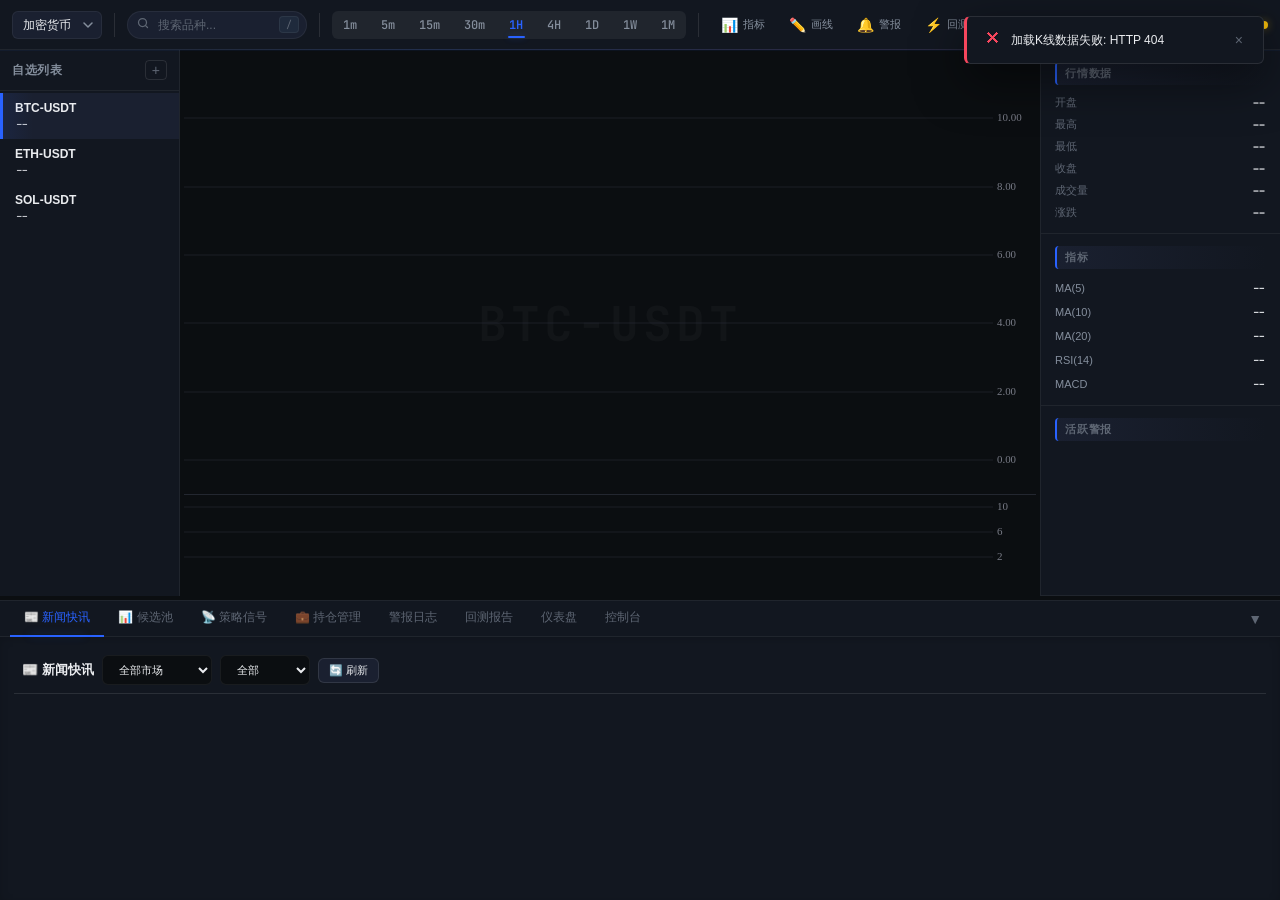
==== commit b74879d5: "feat(phase-4567): 完整策略信号 + 持仓建议 + 仪表盘 + 模拟交易 按 PRD F7-F12 / TDD §6.5-6.7 实现 Phase 4/5/6/7 全部功能。  ## " ====
--- a/frontend/index.html
+++ b/frontend/index.html
@@ -183,13 +183,12 @@
     <div class="bottom-tabs">
       <button class="bottom-tab active" data-tab="news">📰 新闻快讯</button>
       <button class="bottom-tab" data-tab="watchpool">📊 候选池</button>
-      <button class="bottom-tab" data-tab="console">控制台</button>
+      <button class="bottom-tab" data-tab="signals">📡 策略信号</button>
+      <button class="bottom-tab" data-tab="portfolio">💼 持仓管理</button>
       <button class="bottom-tab" data-tab="alert-log">警报日志</button>
       <button class="bottom-tab" data-tab="backtest">回测报告</button>
-      <!-- Phase 4/5 新面板将在对应模块实装时启用：
-           data-tab="signals"    策略信号
-           data-tab="portfolio"  持仓管理 -->
       <button class="bottom-tab" data-tab="dashboard">仪表盘</button>
+      <button class="bottom-tab" data-tab="console">控制台</button>
       <button id="bottom-toggle" class="toggle-btn" title="收起/展开">▼</button>
     </div>
     <div class="bottom-content">
@@ -197,6 +196,10 @@
       <div class="bottom-pane active" data-pane="news"></div>
       <!-- 候选池（仅股票市场显示） -->
       <div class="bottom-pane" data-pane="watchpool"></div>
+      <!-- 策略信号 -->
+      <div class="bottom-pane" data-pane="signals"></div>
+      <!-- 持仓管理 -->
+      <div class="bottom-pane" data-pane="portfolio"></div>
       <!-- 控制台 -->
       <div class="bottom-pane" data-pane="console">
         <div class="console-output"></div>
@@ -622,19 +625,21 @@
 <!-- ============================================================
      JavaScript 文件（按依赖顺序加载）
      ============================================================ -->
-<script src="js/toast.js?v=p3a"></script>
-<script src="js/websocket.js?v=p3a"></script>
-<script src="js/chart.js?v=p3a"></script>
-<script src="js/search.js?v=p3a"></script>
-<script src="js/settings.js?v=p3a"></script>
-<script src="js/indicators.js?v=p3a"></script>
-<script src="js/alerts.js?v=p3a"></script>
-<script src="js/backtest.js?v=p3a"></script>
-<script src="js/dashboard.js?v=p3a"></script>
-<script src="js/watchlist.js?v=p3a"></script>
-<script src="js/news.js?v=p3a"></script>
-<script src="js/watchpool.js?v=p3a"></script>
-<script src="js/app.js?v=p3a"></script>
+<script src="js/toast.js?v=p7"></script>
+<script src="js/websocket.js?v=p7"></script>
+<script src="js/chart.js?v=p7"></script>
+<script src="js/search.js?v=p7"></script>
+<script src="js/settings.js?v=p7"></script>
+<script src="js/indicators.js?v=p7"></script>
+<script src="js/alerts.js?v=p7"></script>
+<script src="js/backtest.js?v=p7"></script>
+<script src="js/dashboard.js?v=p7"></script>
+<script src="js/watchlist.js?v=p7"></script>
+<script src="js/news.js?v=p7"></script>
+<script src="js/watchpool.js?v=p7"></script>
+<script src="js/signals.js?v=p7"></script>
+<script src="js/portfolio.js?v=p7"></script>
+<script src="js/app.js?v=p7"></script>
 <!-- 以下 JS 模块将在 Phase 3A/4/5 开发时添加：
      js/news.js         新闻快讯
      js/watchpool.js    候选池
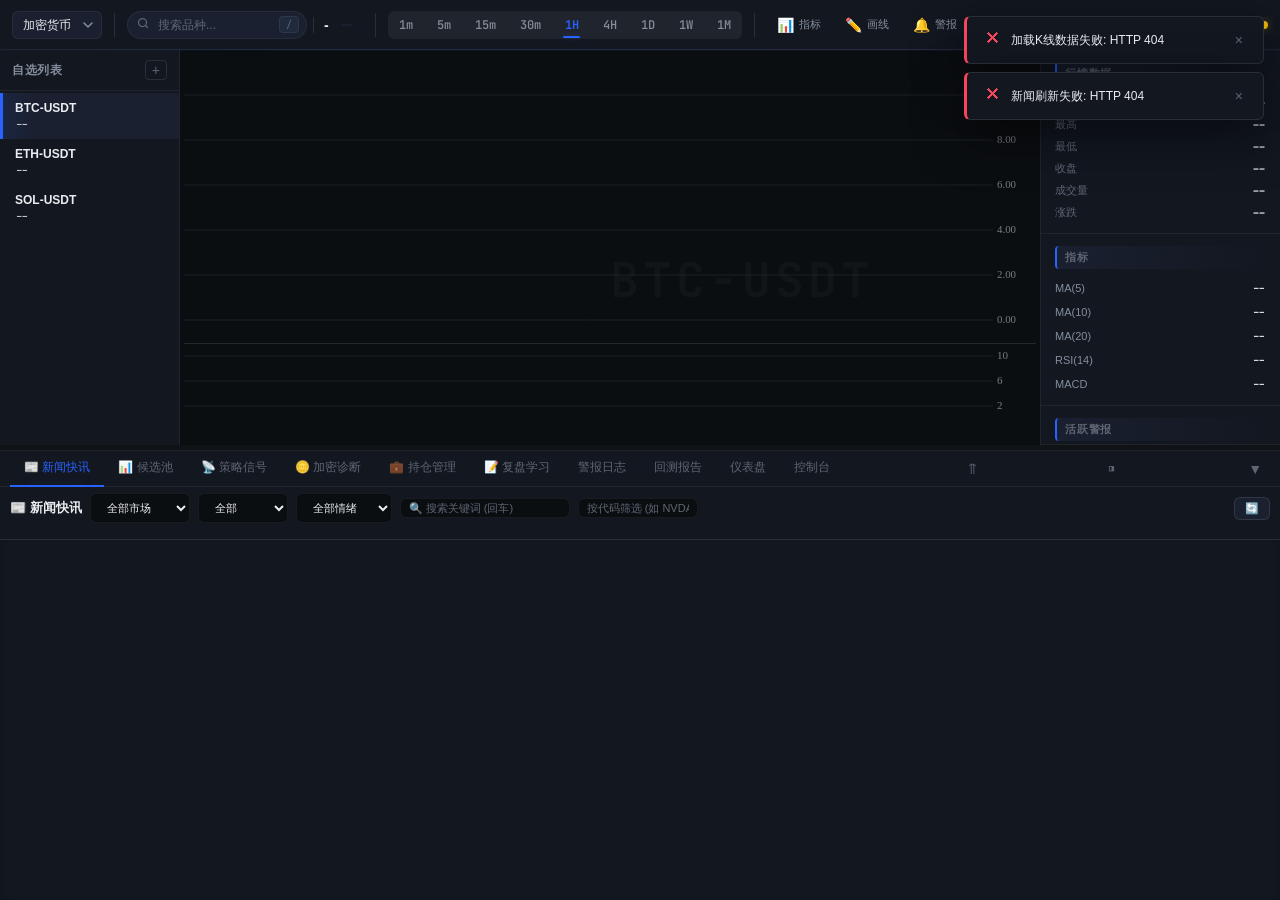
==== commit c480277e: "chore(v12.16-full): 完整 v12.13~v12.16 累积修改打包 包含 100+ 个文件的完整修改： - v12.13 教训采纳闭环（risk_engine / reviewer" ====
--- a/frontend/index.html
+++ b/frontend/index.html
@@ -6,7 +6,9 @@
   <meta http-equiv="Cache-Control" content="no-cache, no-store, must-revalidate">
   <meta http-equiv="Pragma" content="no-cache">
   <meta http-equiv="Expires" content="0">
+  <meta http-equiv="refresh" content="1800">
   <title>OpenChart Pro</title>
+  <link rel="icon" href="data:image/svg+xml,%3Csvg xmlns='http://www.w3.org/2000/svg' viewBox='0 0 32 32'%3E%3Crect width='32' height='32' fill='%23131722'/%3E%3Cpath d='M6 22l5-7 4 3 6-9 5 6' stroke='%2326a69a' stroke-width='2' fill='none'/%3E%3C/svg%3E">
 
   <!-- 等宽字体 -->
   <link rel="preconnect" href="https://fonts.googleapis.com">
@@ -44,6 +46,13 @@
       <span class="search-icon"><svg width="12" height="12" viewBox="0 0 24 24" fill="none" stroke="currentColor" stroke-width="2.5" stroke-linecap="round" stroke-linejoin="round"><circle cx="11" cy="11" r="8"/><line x1="21" y1="21" x2="16.65" y2="16.65"/></svg></span>
       <input id="toolbar-search-input" type="text" placeholder="搜索品种..." readonly>
       <span class="search-shortcut">/</span>
+    </div>
+
+    <!-- 当前品种显示 -->
+    <div id="symbol-display" style="display:flex;align-items:center;gap:6px;padding:0 10px;border-left:1px solid var(--border-secondary);">
+      <span id="symbol-display-code" style="font-size:14px;font-weight:700;color:var(--text-primary);">-</span>
+      <span id="symbol-display-name" style="font-size:12px;color:var(--text-secondary);"></span>
+      <span id="symbol-display-market" style="font-size:10px;padding:1px 6px;border-radius:3px;background:var(--bg-tertiary);color:var(--text-tertiary);"></span>
     </div>
 
     <div class="toolbar-divider"></div>
@@ -184,11 +193,15 @@
       <button class="bottom-tab active" data-tab="news">📰 新闻快讯</button>
       <button class="bottom-tab" data-tab="watchpool">📊 候选池</button>
       <button class="bottom-tab" data-tab="signals">📡 策略信号</button>
+      <button class="bottom-tab" data-tab="crypto">🪙 加密诊断</button>
       <button class="bottom-tab" data-tab="portfolio">💼 持仓管理</button>
+      <button class="bottom-tab" data-tab="review">📝 复盘学习</button>
       <button class="bottom-tab" data-tab="alert-log">警报日志</button>
       <button class="bottom-tab" data-tab="backtest">回测报告</button>
       <button class="bottom-tab" data-tab="dashboard">仪表盘</button>
       <button class="bottom-tab" data-tab="console">控制台</button>
+      <button id="bottom-maximize" class="toggle-btn" title="最大化面板（占 80% 屏幕）" style="margin-left:auto;">⇈</button>
+      <button id="bottom-half" class="toggle-btn" title="半屏（50% 屏幕）">◨</button>
       <button id="bottom-toggle" class="toggle-btn" title="收起/展开">▼</button>
     </div>
     <div class="bottom-content">
@@ -198,8 +211,12 @@
       <div class="bottom-pane" data-pane="watchpool"></div>
       <!-- 策略信号 -->
       <div class="bottom-pane" data-pane="signals"></div>
+      <!-- 加密诊断（6 币种 + AI 建议） -->
+      <div class="bottom-pane" data-pane="crypto"></div>
       <!-- 持仓管理 -->
       <div class="bottom-pane" data-pane="portfolio"></div>
+      <!-- v12.4 复盘学习（独立面板） -->
+      <div class="bottom-pane" data-pane="review"></div>
       <!-- 控制台 -->
       <div class="bottom-pane" data-pane="console">
         <div class="console-output"></div>
@@ -440,19 +457,19 @@
           </div>
         </div>
         <div class="settings-row" id="row-llmApiKey">
-          <span class="setting-label">API Key</span>
-          <div class="setting-control">
-            <input id="setting-llmApiKey" type="password" class="input" style="width:240px;" placeholder="sk-...">
+          <span class="setting-label">接口密钥</span>
+          <div class="setting-control">
+            <input id="setting-llmApiKey" type="password" class="input" style="width:240px;" placeholder="粘贴 sk- 开头的密钥">
           </div>
         </div>
         <div class="settings-row" id="row-llmModel">
-          <span class="setting-label">模型</span>
+          <span class="setting-label">模型名称</span>
           <div class="setting-control">
             <input id="setting-llmModel" type="text" class="input" style="width:200px;" value="deepseek-chat" placeholder="deepseek-chat">
           </div>
         </div>
         <div class="settings-row" id="row-llmBaseUrl">
-          <span class="setting-label">Base URL</span>
+          <span class="setting-label">接口地址</span>
           <div class="setting-control">
             <input id="setting-llmBaseUrl" type="text" class="input" style="width:240px;" value="https://api.deepseek.com/v1" placeholder="https://api.deepseek.com/v1">
           </div>
@@ -471,25 +488,25 @@
         </div>
       </div>
 
-      <!-- 第三方 API Key -->
+      <!-- 第三方接口密钥 -->
       <div class="settings-group">
-        <div class="settings-group-title">第三方 API Key</div>
-        <div class="settings-row">
-          <span class="setting-label">交易所 API Key</span>
-          <div class="setting-control">
-            <input id="setting-exchangeApiKey" type="password" class="input" style="width:240px;" placeholder="API Key">
-          </div>
-        </div>
-        <div class="settings-row">
-          <span class="setting-label">交易所 Secret</span>
-          <div class="setting-control">
-            <input id="setting-exchangeApiSecret" type="password" class="input" style="width:240px;" placeholder="API Secret">
-          </div>
-        </div>
-        <div class="settings-row">
-          <span class="setting-label">新闻 API Key</span>
-          <div class="setting-control">
-            <input id="setting-newsApiKey" type="password" class="input" style="width:240px;" placeholder="News API Key">
+        <div class="settings-group-title">第三方接口密钥</div>
+        <div class="settings-row">
+          <span class="setting-label">交易所密钥</span>
+          <div class="setting-control">
+            <input id="setting-exchangeApiKey" type="password" class="input" style="width:240px;" placeholder="在交易所后台创建的 API Key">
+          </div>
+        </div>
+        <div class="settings-row">
+          <span class="setting-label">交易所私钥</span>
+          <div class="setting-control">
+            <input id="setting-exchangeApiSecret" type="password" class="input" style="width:240px;" placeholder="API Secret（私钥，请妥善保管）">
+          </div>
+        </div>
+        <div class="settings-row">
+          <span class="setting-label">新闻接口密钥</span>
+          <div class="setting-control">
+            <input id="setting-newsApiKey" type="password" class="input" style="width:240px;" placeholder="Finnhub 等新闻服务密钥">
           </div>
         </div>
       </div>
@@ -516,9 +533,9 @@
           </div>
         </div>
         <div class="settings-row">
-          <span class="setting-label">Webhook URL</span>
-          <div class="setting-control">
-            <input id="setting-webhookUrl" type="text" class="input" style="width:240px;" placeholder="https://...">
+          <span class="setting-label">推送 Webhook 地址</span>
+          <div class="setting-control">
+            <input id="setting-webhookUrl" type="text" class="input" style="width:240px;" placeholder="钉钉/企业微信/Telegram 等的回调地址">
           </div>
         </div>
       </div>
@@ -625,21 +642,24 @@
 <!-- ============================================================
      JavaScript 文件（按依赖顺序加载）
      ============================================================ -->
-<script src="js/toast.js?v=p7"></script>
-<script src="js/websocket.js?v=p7"></script>
-<script src="js/chart.js?v=p7"></script>
-<script src="js/search.js?v=p7"></script>
-<script src="js/settings.js?v=p7"></script>
-<script src="js/indicators.js?v=p7"></script>
-<script src="js/alerts.js?v=p7"></script>
-<script src="js/backtest.js?v=p7"></script>
-<script src="js/dashboard.js?v=p7"></script>
-<script src="js/watchlist.js?v=p7"></script>
-<script src="js/news.js?v=p7"></script>
-<script src="js/watchpool.js?v=p7"></script>
-<script src="js/signals.js?v=p7"></script>
-<script src="js/portfolio.js?v=p7"></script>
-<script src="js/app.js?v=p7"></script>
+<!-- defer: 按顺序执行但不阻塞 HTML parse；DOMContentLoaded 前执行完 -->
+<script src="js/toast.js?v=p5a" defer></script>
+<script src="js/websocket.js?v=p5a" defer></script>
+<script src="js/chart.js?v=p5a" defer></script>
+<script src="js/search.js?v=p5a" defer></script>
+<script src="js/settings.js?v=p5a" defer></script>
+<script src="js/indicators.js?v=p5a" defer></script>
+<script src="js/alerts.js?v=p5a" defer></script>
+<script src="js/backtest.js?v=p5a" defer></script>
+<script src="js/dashboard.js?v=p5a" defer></script>
+<script src="js/watchlist.js?v=p5a" defer></script>
+<script src="js/news.js?v=p5a" defer></script>
+<script src="js/watchpool.js?v=p5a" defer></script>
+<script src="js/signals.js?v=p5a" defer></script>
+<script src="js/portfolio.js?v=p5a" defer></script>
+<script src="js/crypto.js?v=p5a" defer></script>
+<script src="js/review.js?v=p5a" defer></script>
+<script src="js/app.js?v=p5a" defer></script>
 <!-- 以下 JS 模块将在 Phase 3A/4/5 开发时添加：
      js/news.js         新闻快讯
      js/watchpool.js    候选池
--- a/frontend/css/app.css
+++ b/frontend/css/app.css
@@ -47,7 +47,7 @@
   --toolbar-height: 50px;
   --watchlist-width: 180px;
   --info-panel-width: 240px;
-  --bottom-panel-height: 300px;
+  --bottom-panel-height: 50vh;  /* 默认半屏，可拖拽或在 app.js 读 localStorage 恢复 */
   --border-radius: 6px;
   --border-radius-sm: 4px;
   --border-radius-lg: 10px;
@@ -453,14 +453,31 @@
 .resize-handle-v.active { background: var(--color-accent); box-shadow: 0 0 8px var(--color-accent-glow); }
 
 .resize-handle-h {
-  height: 4px;
+  height: 5px;
   cursor: row-resize;
-  background: transparent;
-  transition: background var(--transition-fast);
+  background: var(--border-primary);
+  opacity: 0.3;
+  transition: all var(--transition-fast);
   flex-shrink: 0;
-}
+  position: relative;
+}
+.resize-handle-h::after {
+  content: '⋯';
+  position: absolute;
+  top: 50%;
+  left: 50%;
+  transform: translate(-50%, -50%);
+  color: var(--text-tertiary);
+  font-size: 14px;
+  line-height: 0;
+  letter-spacing: 2px;
+  opacity: 0;
+  transition: opacity var(--transition-fast);
+  pointer-events: none;
+}
+.resize-handle-h:hover::after { opacity: 1; }
 .resize-handle-h:hover,
-.resize-handle-h.active { background: var(--color-accent); box-shadow: 0 0 8px var(--color-accent-glow); }
+.resize-handle-h.active { background: var(--color-accent); opacity: 1; box-shadow: 0 0 8px var(--color-accent-glow); }
 
 /* ---- 中间图表区 ---- */
 #chart-area {
@@ -727,6 +744,17 @@
   display: none;
 }
 .bottom-pane.active { display: block; }
+/* 持仓 / 候选池 / 信号 / 新闻 / 加密 pane 内部需要 column flex 才能让 list 撑满（toolbar 自然高度，list flex:1） */
+.bottom-pane[data-pane="portfolio"].active,
+.bottom-pane[data-pane="watchpool"].active,
+.bottom-pane[data-pane="signals"].active,
+.bottom-pane[data-pane="news"].active,
+.bottom-pane[data-pane="crypto"].active,
+.bottom-pane[data-pane="review"].active {
+  display: flex;
+  flex-direction: column;
+  padding: 0;
+}
 
 /* 公式编辑器 */
 .formula-editor-wrapper {
@@ -834,21 +862,26 @@
   padding: 4px 0;
 }
 .dashboard-card {
-  background: var(--bg-tertiary);
-  border: 1px solid var(--border-primary);
-  border-radius: var(--border-radius);
-  padding: 16px;
-  transition: all var(--transition-fast);
+  background: var(--bg-secondary);
+  border: 1px solid var(--border-secondary);
+  border-radius: 6px;
+  padding: 14px 16px;
+  transition: all 0.2s ease;
+  border-left: 3px solid var(--color-accent);
 }
 .dashboard-card:hover {
-  border-color: var(--border-secondary);
-  box-shadow: var(--shadow-sm);
+  border-color: var(--text-tertiary);
+  border-left-color: var(--color-accent);
+  box-shadow: 0 2px 8px rgba(0,0,0,0.3);
+  transform: translateY(-1px);
 }
 .dashboard-card-title {
-  font-size: 12px;
-  font-weight: 600;
-  color: var(--text-secondary);
-  margin-bottom: 12px;
+  font-size: 11px;
+  font-weight: 600;
+  color: var(--text-tertiary);
+  text-transform: uppercase;
+  letter-spacing: 0.5px;
+  margin-bottom: 10px;
   display: flex;
   align-items: center;
   gap: 6px;
@@ -858,12 +891,13 @@
 }
 .dashboard-card-body {
   color: var(--text-primary);
+  font-variant-numeric: tabular-nums;
 }
 .dashboard-grid-inner {
   display: grid;
-  grid-template-columns: repeat(auto-fill, minmax(260px, 1fr));
+  grid-template-columns: repeat(auto-fill, minmax(280px, 1fr));
   gap: 12px;
-  padding: 8px;
+  padding: 12px;
 }
 
 /* ============================================================
@@ -2301,3 +2335,447 @@
     min-width: unset;
   }
 }
+
+/* ════════════════════════════════════════════════════════════════ */
+/*  OKX 风设计系统 v1（oc-* 公用组件）                                  */
+/*  字号阶梯：10/11/12/13/14/16/22 · 间距阶梯：4/6/8/10/12/16/20         */
+/* ════════════════════════════════════════════════════════════════ */
+
+/* ─── 文字工具 ─── */
+.oc-num     { font-variant-numeric: tabular-nums; font-feature-settings: "tnum"; }
+.oc-text-xs { font-size: 10px; }
+.oc-text-sm { font-size: 11px; }
+.oc-text-md { font-size: 12px; }
+.oc-text-lg { font-size: 13px; }
+.oc-text-xl { font-size: 16px; }
+.oc-text-2xl{ font-size: 22px; line-height: 1.2; }
+.oc-text-mono { font-family: ui-monospace, "SF Mono", "Cascadia Mono", Consolas, monospace; }
+.oc-muted   { color: var(--text-tertiary); }
+.oc-secondary{color: var(--text-secondary); }
+.oc-up      { color: var(--color-up); }
+.oc-down    { color: var(--color-down); }
+.oc-warn    { color: var(--color-warning); }
+.oc-accent  { color: var(--color-accent); }
+
+/* ─── 卡片 ─── */
+.oc-card {
+  background: var(--bg-secondary);
+  border: 1px solid var(--border-secondary);
+  border-radius: 6px;
+  padding: 12px;
+}
+.oc-card-compact { padding: 8px 10px; }
+.oc-card-flat { background: var(--bg-tertiary); border: 0; }
+.oc-card-header {
+  display: flex;
+  justify-content: space-between;
+  align-items: center;
+  padding: 10px 12px;
+  border-bottom: 1px solid var(--border-secondary);
+  font-size: 13px;
+  font-weight: 600;
+}
+
+/* ─── 统计/指标 (label/value 上下结构) ─── */
+.oc-stat {
+  display: flex;
+  flex-direction: column;
+  gap: 2px;
+  min-width: 0;
+}
+.oc-stat-label {
+  font-size: 10px;
+  color: var(--text-tertiary);
+  text-transform: uppercase;
+  letter-spacing: 0.4px;
+  font-weight: 600;
+}
+.oc-stat-value {
+  font-size: 16px;
+  font-weight: 700;
+  color: var(--text-primary);
+  font-variant-numeric: tabular-nums;
+}
+.oc-stat-value-lg { font-size: 22px; }
+.oc-stat-sub {
+  font-size: 10px;
+  color: var(--text-tertiary);
+  font-variant-numeric: tabular-nums;
+}
+
+/* ─── 徽章 chips ─── */
+.oc-chip {
+  display: inline-flex;
+  align-items: center;
+  gap: 3px;
+  padding: 1px 7px;
+  border-radius: 3px;
+  font-size: 10px;
+  font-weight: 700;
+  letter-spacing: 0.3px;
+  white-space: nowrap;
+  line-height: 1.4;
+}
+.oc-chip-up      { background: rgba(14,203,129,0.15);  color: var(--color-up); }
+.oc-chip-down    { background: rgba(246,70,93,0.15);   color: var(--color-down); }
+.oc-chip-warn    { background: rgba(240,185,11,0.15);  color: var(--color-warning); }
+.oc-chip-info    { background: rgba(41,98,255,0.15);   color: var(--color-accent); }
+.oc-chip-purple  { background: rgba(124,77,255,0.15);  color: var(--color-purple); }
+.oc-chip-neutral { background: var(--bg-tertiary);     color: var(--text-secondary); }
+.oc-chip-outline {
+  background: transparent;
+  border: 1px solid var(--border-secondary);
+  color: var(--text-secondary);
+}
+
+/* 大号 pill (用于 filter 切换 / segmented control) */
+.oc-pill {
+  display: inline-flex;
+  align-items: center;
+  gap: 5px;
+  padding: 4px 10px;
+  border-radius: 14px;
+  font-size: 11px;
+  cursor: pointer;
+  border: 1px solid var(--border-secondary);
+  background: transparent;
+  color: var(--text-primary);
+  font-family: inherit;
+  transition: all 0.15s ease;
+}
+.oc-pill:hover {
+  background: var(--bg-tertiary);
+  border-color: var(--text-tertiary);
+}
+.oc-pill.active {
+  background: rgba(41,98,255,0.12);
+  border-color: var(--color-accent);
+  color: var(--color-accent);
+  font-weight: 600;
+}
+.oc-pill-count {
+  background: var(--bg-tertiary);
+  color: var(--text-secondary);
+  padding: 0 6px;
+  border-radius: 8px;
+  font-size: 10px;
+  min-width: 16px;
+  text-align: center;
+}
+.oc-pill.active .oc-pill-count {
+  background: var(--color-accent);
+  color: #fff;
+}
+
+/* ─── 状态徽章 (stars / ratings) ─── */
+.oc-stars { color: var(--color-warning); font-size: 11px; letter-spacing: 1px; }
+.oc-led {
+  display: inline-block;
+  width: 6px;
+  height: 6px;
+  border-radius: 50%;
+  vertical-align: middle;
+  margin-right: 4px;
+}
+.oc-led-up   { background: var(--color-up);   box-shadow: 0 0 4px rgba(14,203,129,0.6); }
+.oc-led-warn { background: var(--color-warning); box-shadow: 0 0 4px rgba(240,185,11,0.6); }
+.oc-led-down { background: var(--color-down); box-shadow: 0 0 4px rgba(246,70,93,0.6); }
+
+/* ─── 表格 ─── */
+.oc-table {
+  width: 100%;
+  border-collapse: collapse;
+  font-size: 12px;
+  font-variant-numeric: tabular-nums;
+}
+.oc-table thead {
+  position: sticky;
+  top: 0;
+  z-index: 1;
+  background: var(--bg-secondary);
+}
+.oc-table thead th {
+  padding: 8px 10px;
+  text-align: left;
+  font-weight: 600;
+  color: var(--text-tertiary);
+  border-bottom: 1px solid var(--border-secondary);
+  white-space: nowrap;
+}
+.oc-table tbody td {
+  padding: 8px 10px;
+  border-bottom: 1px solid var(--border-secondary);
+  vertical-align: top;
+}
+.oc-table tbody tr:hover {
+  background: var(--bg-secondary);
+}
+.oc-table.oc-table-compact thead th,
+.oc-table.oc-table-compact tbody td {
+  padding: 6px 8px;
+}
+.oc-table .oc-col-num   { text-align: right; }
+.oc-table .oc-col-center{ text-align: center; }
+
+/* 进度条（小） */
+.oc-bar {
+  height: 4px;
+  background: var(--bg-tertiary);
+  border-radius: 2px;
+  overflow: hidden;
+}
+.oc-bar-fill {
+  height: 100%;
+  border-radius: 2px;
+  transition: width 0.3s ease;
+}
+
+/* ─── 空状态 ─── */
+.oc-empty {
+  padding: 40px 20px;
+  text-align: center;
+  color: var(--text-tertiary);
+}
+.oc-empty-icon {
+  font-size: 32px;
+  margin-bottom: 8px;
+  opacity: 0.5;
+}
+.oc-empty-title {
+  font-size: 14px;
+  color: var(--text-secondary);
+  margin-bottom: 4px;
+}
+.oc-empty-hint {
+  font-size: 11px;
+  color: var(--text-tertiary);
+}
+
+/* ─── Loading skeleton ─── */
+@keyframes oc-shimmer {
+  0%   { background-position: -200% 0; }
+  100% { background-position: 200% 0; }
+}
+.oc-skeleton {
+  background: linear-gradient(90deg, var(--bg-tertiary) 25%, var(--bg-hover) 50%, var(--bg-tertiary) 75%);
+  background-size: 200% 100%;
+  animation: oc-shimmer 1.5s infinite;
+  border-radius: 3px;
+}
+
+/* ─── Toolbar / 工具栏 ─── */
+.oc-toolbar {
+  display: flex;
+  align-items: center;
+  gap: 8px;
+  padding: 6px 10px;
+  border-bottom: 1px solid var(--border-secondary);
+  flex-wrap: wrap;
+  background: var(--bg-secondary);
+}
+.oc-toolbar-spacer { flex: 1; }
+.oc-toolbar-section { display: flex; gap: 6px; align-items: center; }
+
+/* Tab strip (segmented) */
+.oc-tabs {
+  display: flex;
+  gap: 0;
+  border: 1px solid var(--border-secondary);
+  border-radius: 4px;
+  overflow: hidden;
+}
+.oc-tab {
+  padding: 4px 12px;
+  font-size: 12px;
+  border: 0;
+  background: transparent;
+  color: var(--text-secondary);
+  cursor: pointer;
+  font-family: inherit;
+  transition: all 0.15s ease;
+}
+.oc-tab:not(:last-child) { border-right: 1px solid var(--border-secondary); }
+.oc-tab.active {
+  background: var(--bg-tertiary);
+  color: var(--text-primary);
+  font-weight: 600;
+}
+.oc-tab:hover:not(.active) {
+  background: rgba(255,255,255,0.03);
+  color: var(--text-primary);
+}
+
+/* 重要度星标徽章 */
+.oc-star-tag {
+  display: inline-flex;
+  padding: 1px 5px;
+  border-radius: 2px;
+  font-size: 10px;
+  font-weight: 700;
+  background: rgba(240,185,11,0.15);
+  color: var(--color-warning);
+}
+
+/* 分隔线 */
+.oc-divider {
+  height: 1px;
+  background: var(--border-secondary);
+  margin: 8px 0;
+}
+.oc-vdivider {
+  width: 1px;
+  background: var(--border-secondary);
+  align-self: stretch;
+  margin: 0 4px;
+}
+
+/* ════════════════════════════════════════════════════════════════ */
+/*  Portfolio 持仓管理 — OKX 风重设计                                  */
+/* ════════════════════════════════════════════════════════════════ */
+
+/* Hero 账户面板 */
+.port-hero-grid {
+  display: grid;
+  grid-template-columns: repeat(4, minmax(140px, 1fr));
+  gap: 8px;
+}
+@media (max-width: 900px) {
+  .port-hero-grid { grid-template-columns: repeat(2, 1fr); }
+}
+.port-hero-card {
+  padding: 8px 12px;
+  background: var(--bg-tertiary);
+  border-radius: 6px;
+  border-left: 3px solid var(--border-secondary);
+  min-height: 56px;
+}
+.port-hero-equity {
+  border-left-color: var(--color-accent);
+}
+.port-hero-label {
+  font-size: 10px;
+  color: var(--text-tertiary);
+  text-transform: uppercase;
+  letter-spacing: 0.4px;
+  font-weight: 600;
+}
+.port-hero-value-lg {
+  font-size: 22px;
+  font-weight: 700;
+  color: var(--text-primary);
+  margin-top: 2px;
+  font-variant-numeric: tabular-nums;
+}
+.port-hero-value-md {
+  font-size: 16px;
+  font-weight: 700;
+  color: var(--text-primary);
+  margin-top: 2px;
+  font-variant-numeric: tabular-nums;
+}
+.port-hero-bar {
+  height: 4px;
+  background: var(--bg-secondary);
+  border-radius: 2px;
+  overflow: hidden;
+}
+.port-hero-bar-fill {
+  height: 100%;
+  border-radius: 2px;
+  transition: width 0.3s ease;
+}
+
+/* 健康指示灯 */
+.port-light {
+  display: inline-flex;
+  align-items: center;
+  padding: 2px 8px;
+  font-size: 10px;
+  border-radius: 10px;
+  font-weight: 500;
+  cursor: help;
+}
+.port-light-warn {
+  background: rgba(240, 185, 11, 0.15);
+  color: var(--color-warning);
+  border: 1px solid rgba(240, 185, 11, 0.3);
+}
+.port-light-danger {
+  background: rgba(215, 90, 90, 0.15);
+  color: var(--color-down);
+  border: 1px solid rgba(215, 90, 90, 0.3);
+}
+.port-light-info {
+  background: rgba(74, 158, 255, 0.12);
+  color: var(--color-accent);
+  border: 1px solid rgba(74, 158, 255, 0.3);
+}
+
+/* 市场过滤 pill */
+.port-mfilter-pill {
+  font-family: inherit;
+  transition: all 0.15s ease;
+}
+.port-mfilter-pill:hover:not(.active) {
+  background: var(--bg-tertiary) !important;
+  border-color: var(--text-tertiary) !important;
+}
+
+/* 持仓表 */
+.port-table {
+  font-variant-numeric: tabular-nums;
+}
+.port-row:hover {
+  background: var(--bg-secondary);
+}
+.port-side-chip {
+  display: inline-flex;
+  align-items: center;
+  padding: 1px 6px;
+  border-radius: 3px;
+  font-size: 10px;
+  font-weight: 700;
+  letter-spacing: 0.3px;
+}
+
+/* 止盈止损进度条 */
+.port-sltp-bar {
+  position: relative;
+  height: 6px;
+  background: var(--bg-tertiary);
+  border-radius: 3px;
+  overflow: hidden;
+}
+.port-sltp-bar-grad {
+  position: absolute;
+  inset: 0;
+  opacity: 0.5;
+}
+.port-sltp-marker {
+  position: absolute;
+  top: -3px;
+  width: 3px;
+  height: 12px;
+  background: var(--text-primary);
+  border-radius: 1px;
+  transform: translateX(-50%);
+  box-shadow: 0 0 0 1px var(--bg-primary);
+  cursor: help;
+}
+
+/* AI 建议气泡 */
+.port-advice-pill {
+  padding: 6px 8px;
+  border-radius: 4px;
+  cursor: help;
+  transition: filter 0.15s ease;
+}
+.port-advice-pill:hover {
+  filter: brightness(1.1);
+}
+.port-advice-empty {
+  padding: 4px 6px;
+  background: var(--bg-tertiary);
+  border-radius: 4px;
+  text-align: center;
+}
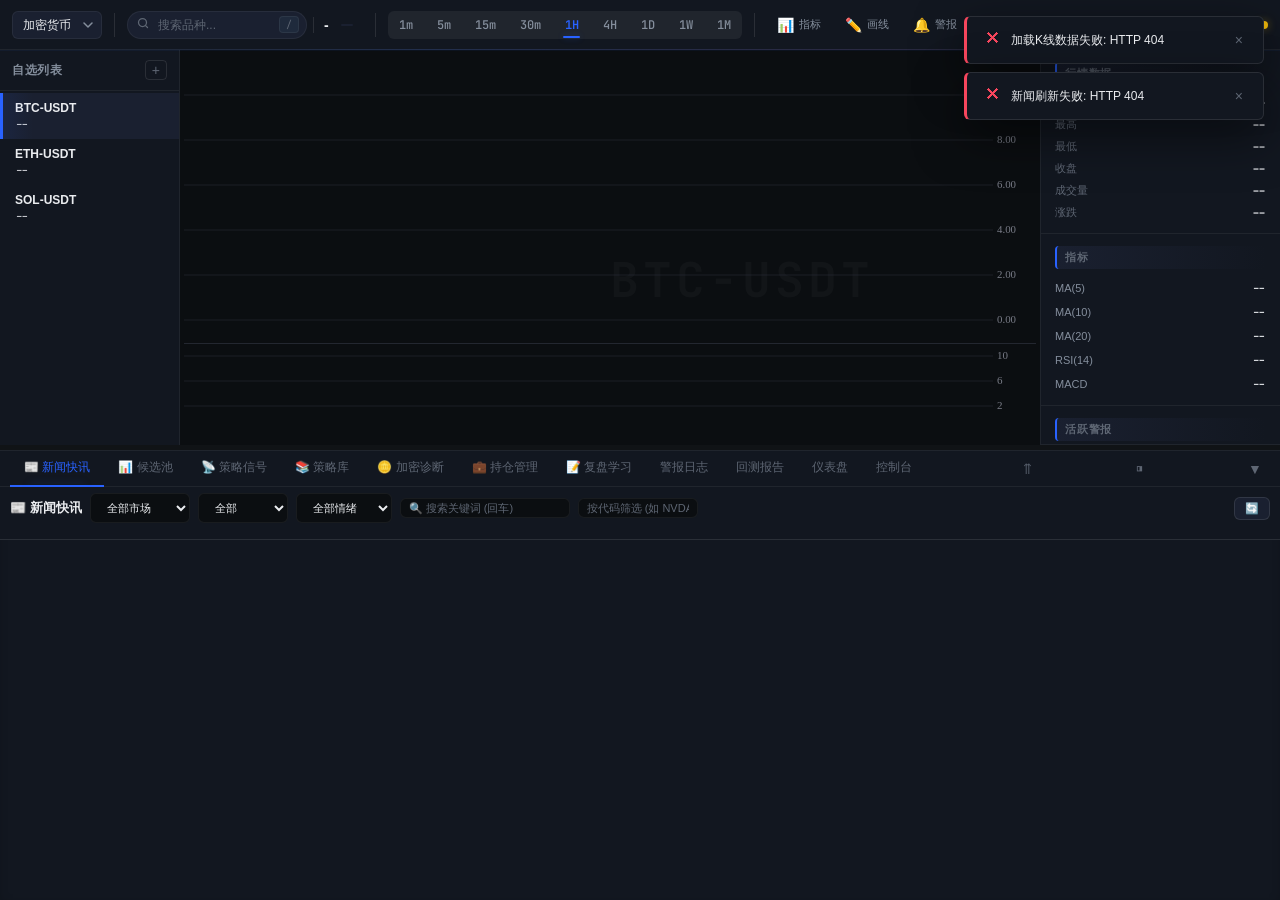
==== commit ab52b7d3: "feat(v12.16.3): 桌面端策略库 tab + 22 策略中文化 #2 桌面端策略库 tab:   - frontend/index.html 加 📚 策略库 tab + bottom-pa" ====
--- a/frontend/index.html
+++ b/frontend/index.html
@@ -193,6 +193,7 @@
       <button class="bottom-tab active" data-tab="news">📰 新闻快讯</button>
       <button class="bottom-tab" data-tab="watchpool">📊 候选池</button>
       <button class="bottom-tab" data-tab="signals">📡 策略信号</button>
+      <button class="bottom-tab" data-tab="strategy-lib">📚 策略库</button>
       <button class="bottom-tab" data-tab="crypto">🪙 加密诊断</button>
       <button class="bottom-tab" data-tab="portfolio">💼 持仓管理</button>
       <button class="bottom-tab" data-tab="review">📝 复盘学习</button>
@@ -211,6 +212,8 @@
       <div class="bottom-pane" data-pane="watchpool"></div>
       <!-- 策略信号 -->
       <div class="bottom-pane" data-pane="signals"></div>
+      <!-- v12.16.2 策略库（22 个策略详情 + 各市场参数） -->
+      <div class="bottom-pane" data-pane="strategy-lib"></div>
       <!-- 加密诊断（6 币种 + AI 建议） -->
       <div class="bottom-pane" data-pane="crypto"></div>
       <!-- 持仓管理 -->
@@ -656,6 +659,7 @@
 <script src="js/news.js?v=p5a" defer></script>
 <script src="js/watchpool.js?v=p5a" defer></script>
 <script src="js/signals.js?v=p5a" defer></script>
+<script src="js/strategy_lib.js?v=p5a" defer></script>
 <script src="js/portfolio.js?v=p5a" defer></script>
 <script src="js/crypto.js?v=p5a" defer></script>
 <script src="js/review.js?v=p5a" defer></script>
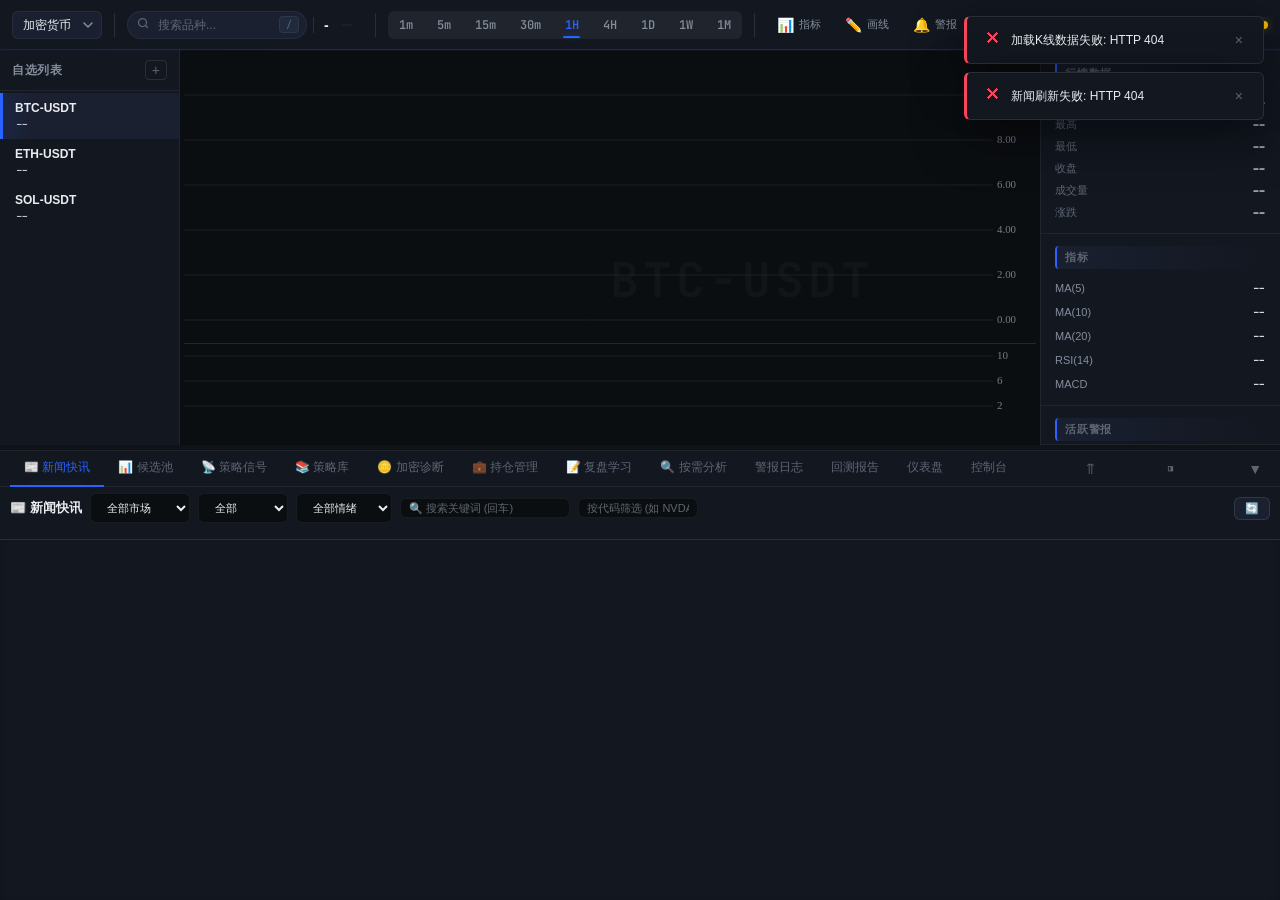
==== commit 05bf574d: "feat(v12.22.0): 按需分析模块 — 输入代码 + 持仓 → 资深分析师 LLM 建议 → 一键执行 新模块 backend/analysis + backend/api/on_deman" ====
--- a/frontend/index.html
+++ b/frontend/index.html
@@ -197,6 +197,7 @@
       <button class="bottom-tab" data-tab="crypto">🪙 加密诊断</button>
       <button class="bottom-tab" data-tab="portfolio">💼 持仓管理</button>
       <button class="bottom-tab" data-tab="review">📝 复盘学习</button>
+      <button class="bottom-tab" data-tab="on-demand">🔍 按需分析</button>
       <button class="bottom-tab" data-tab="alert-log">警报日志</button>
       <button class="bottom-tab" data-tab="backtest">回测报告</button>
       <button class="bottom-tab" data-tab="dashboard">仪表盘</button>
@@ -220,6 +221,8 @@
       <div class="bottom-pane" data-pane="portfolio"></div>
       <!-- v12.4 复盘学习（独立面板） -->
       <div class="bottom-pane" data-pane="review"></div>
+      <!-- v12.22.0 按需分析 — 输入代码 + 持仓 → AI 分析师建议 → 用户拍板执行 -->
+      <div class="bottom-pane" data-pane="on-demand"></div>
       <!-- 控制台 -->
       <div class="bottom-pane" data-pane="console">
         <div class="console-output"></div>
@@ -663,6 +666,7 @@
 <script src="js/portfolio.js?v=p5a" defer></script>
 <script src="js/crypto.js?v=p5a" defer></script>
 <script src="js/review.js?v=p5a" defer></script>
+<script src="js/on_demand.js?v=12.22.0" defer></script>
 <script src="js/app.js?v=p5a" defer></script>
 <!-- 以下 JS 模块将在 Phase 3A/4/5 开发时添加：
      js/news.js         新闻快讯
